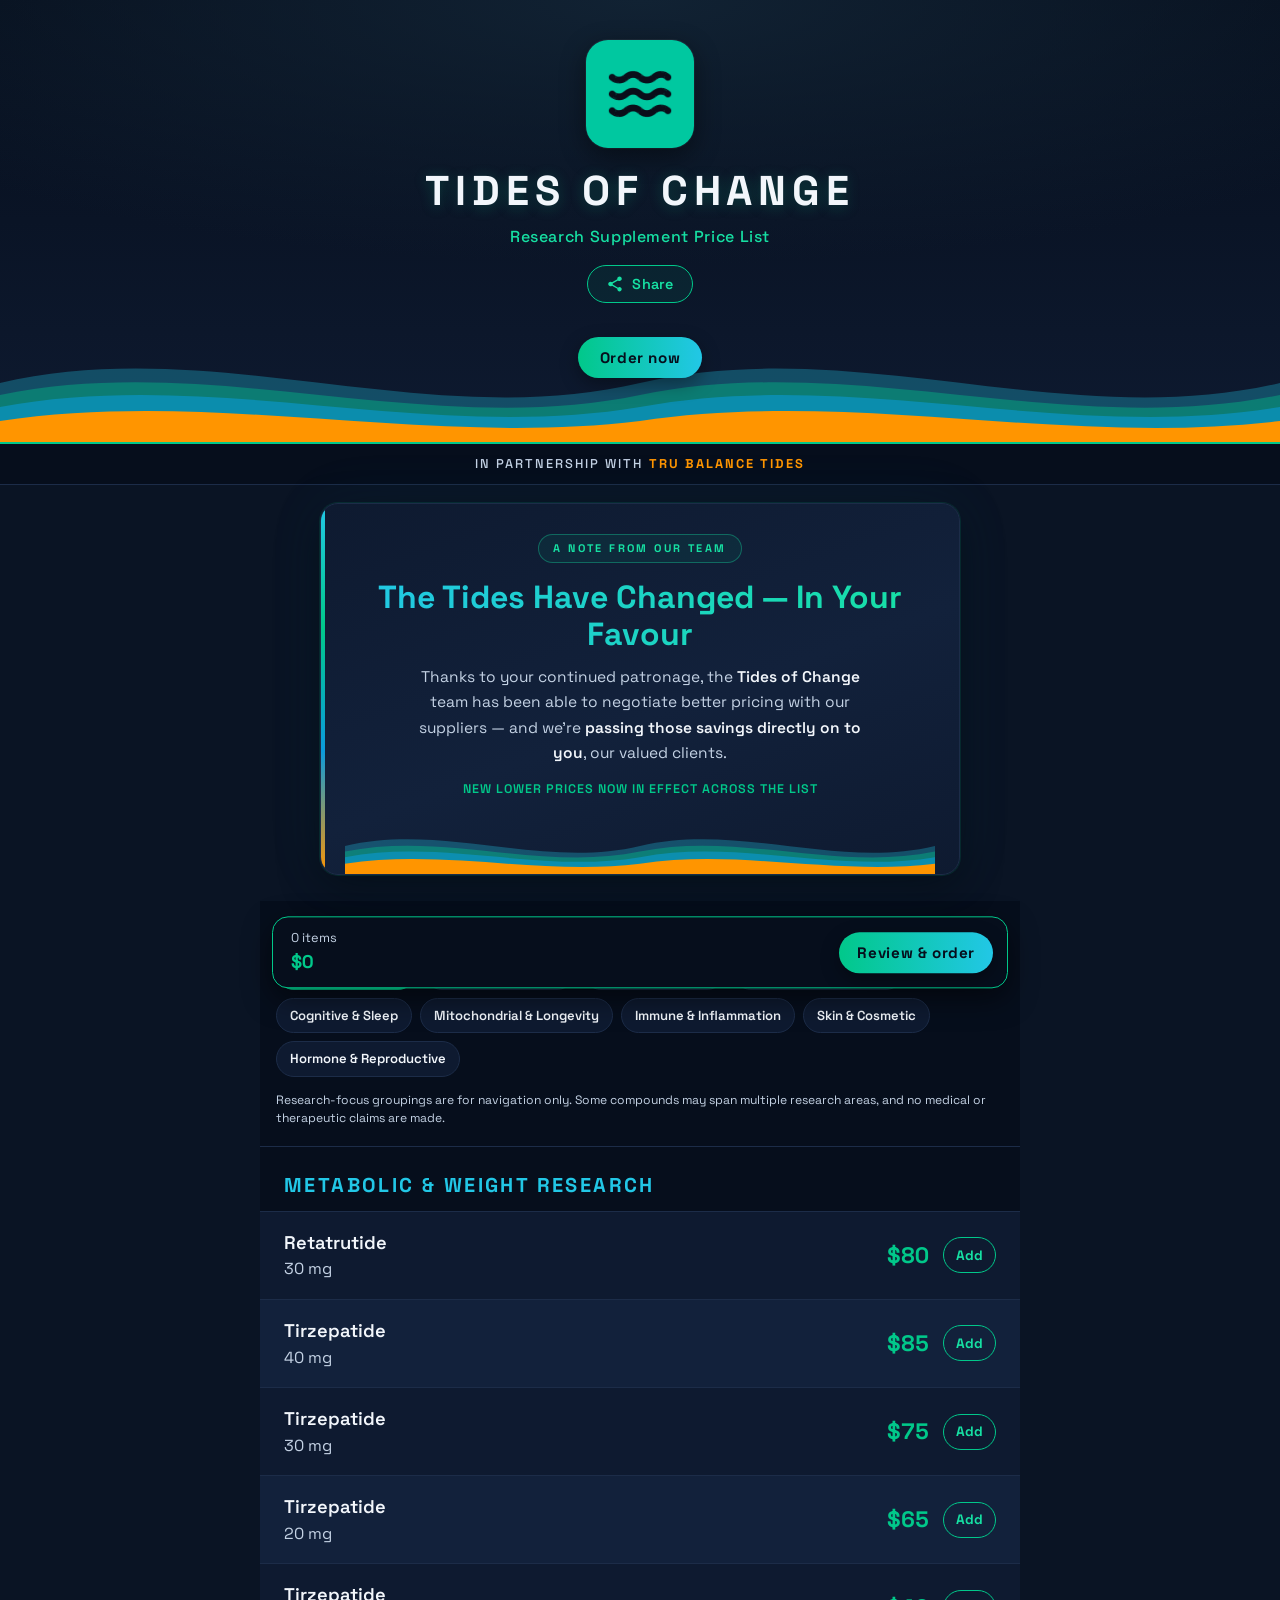
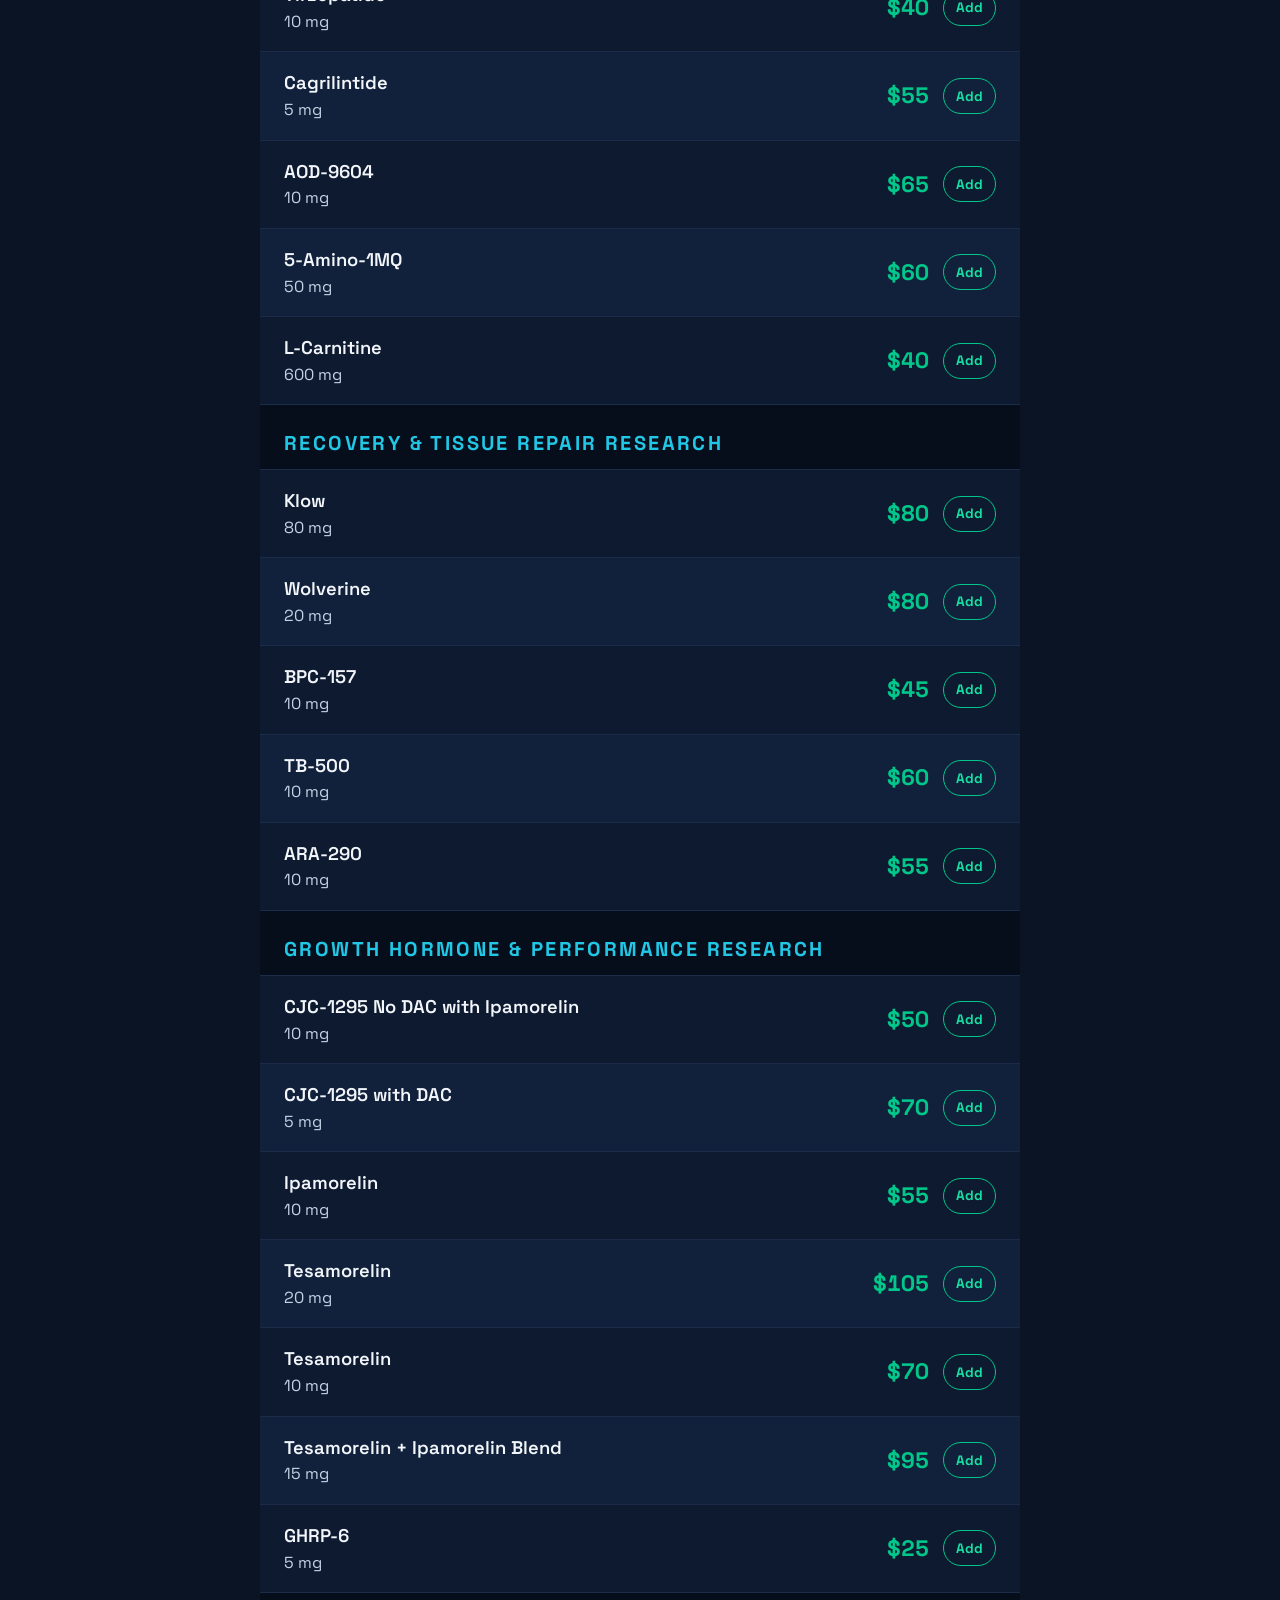
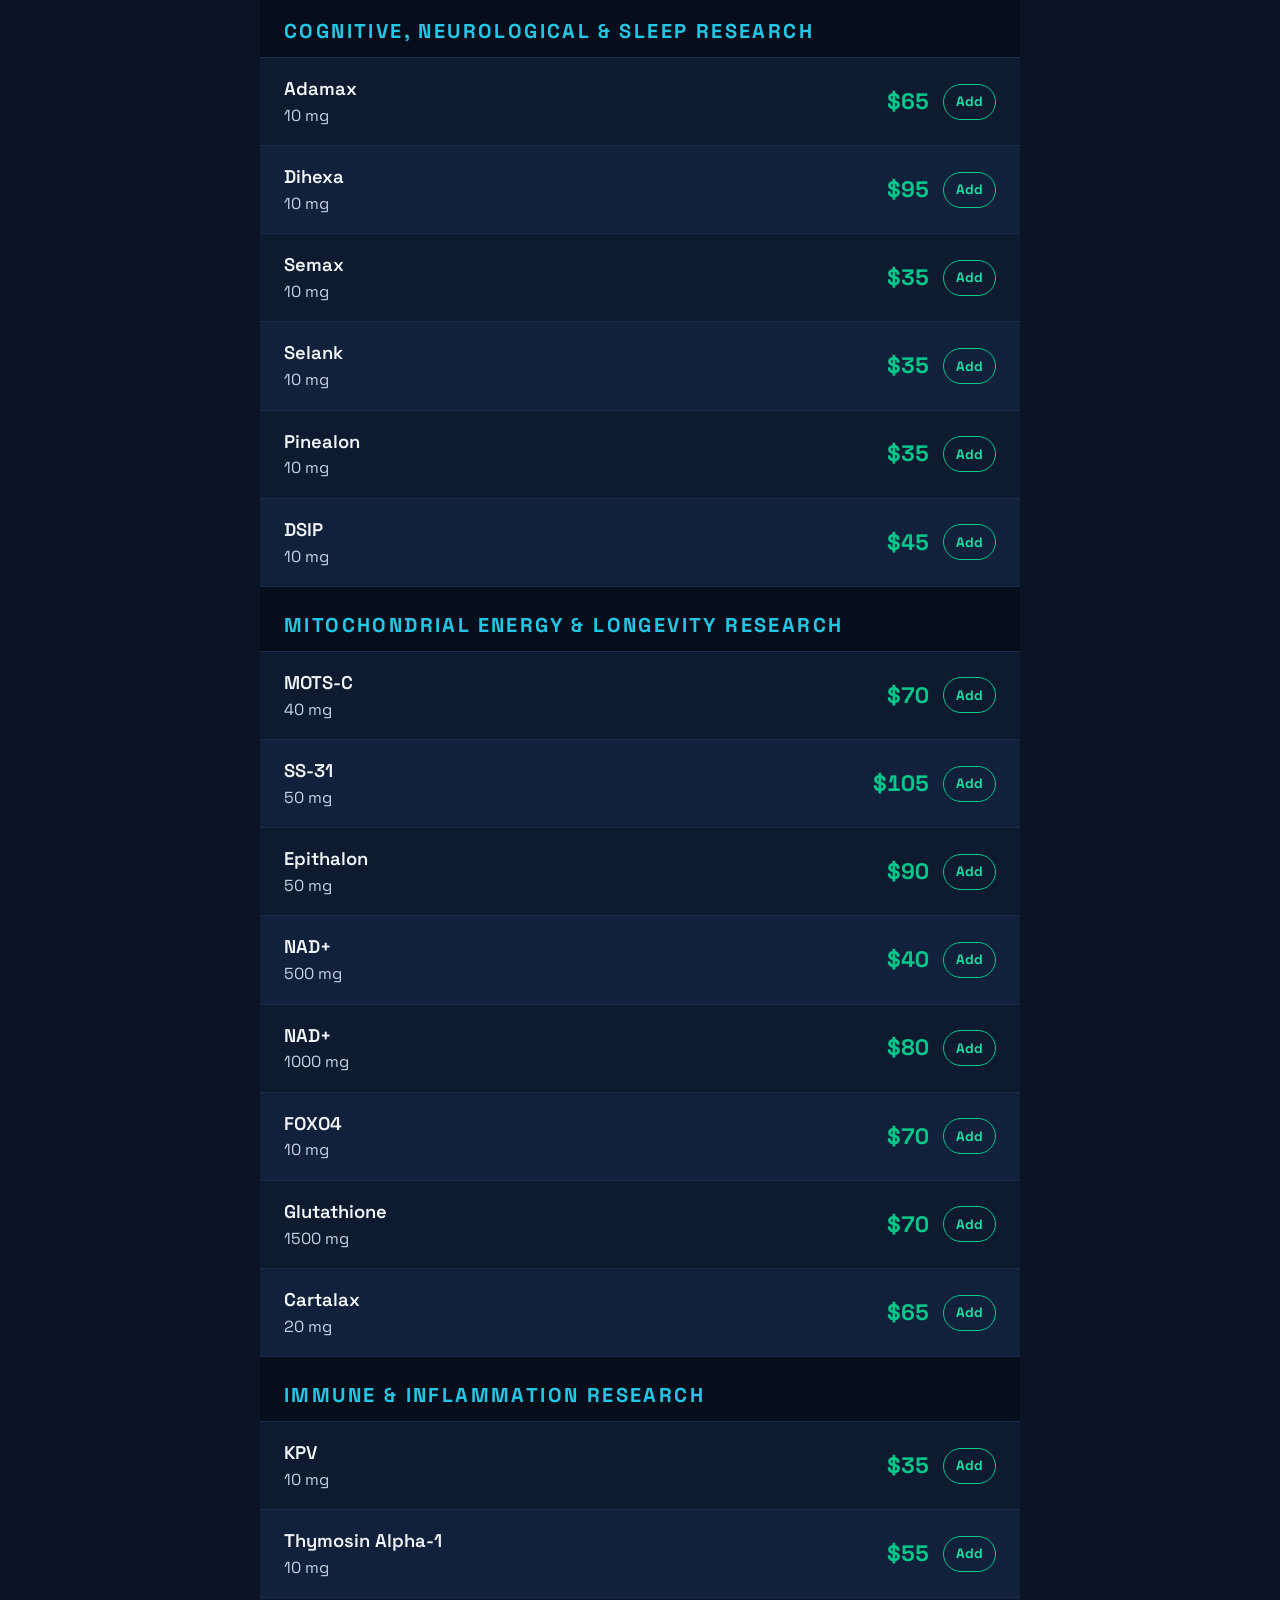
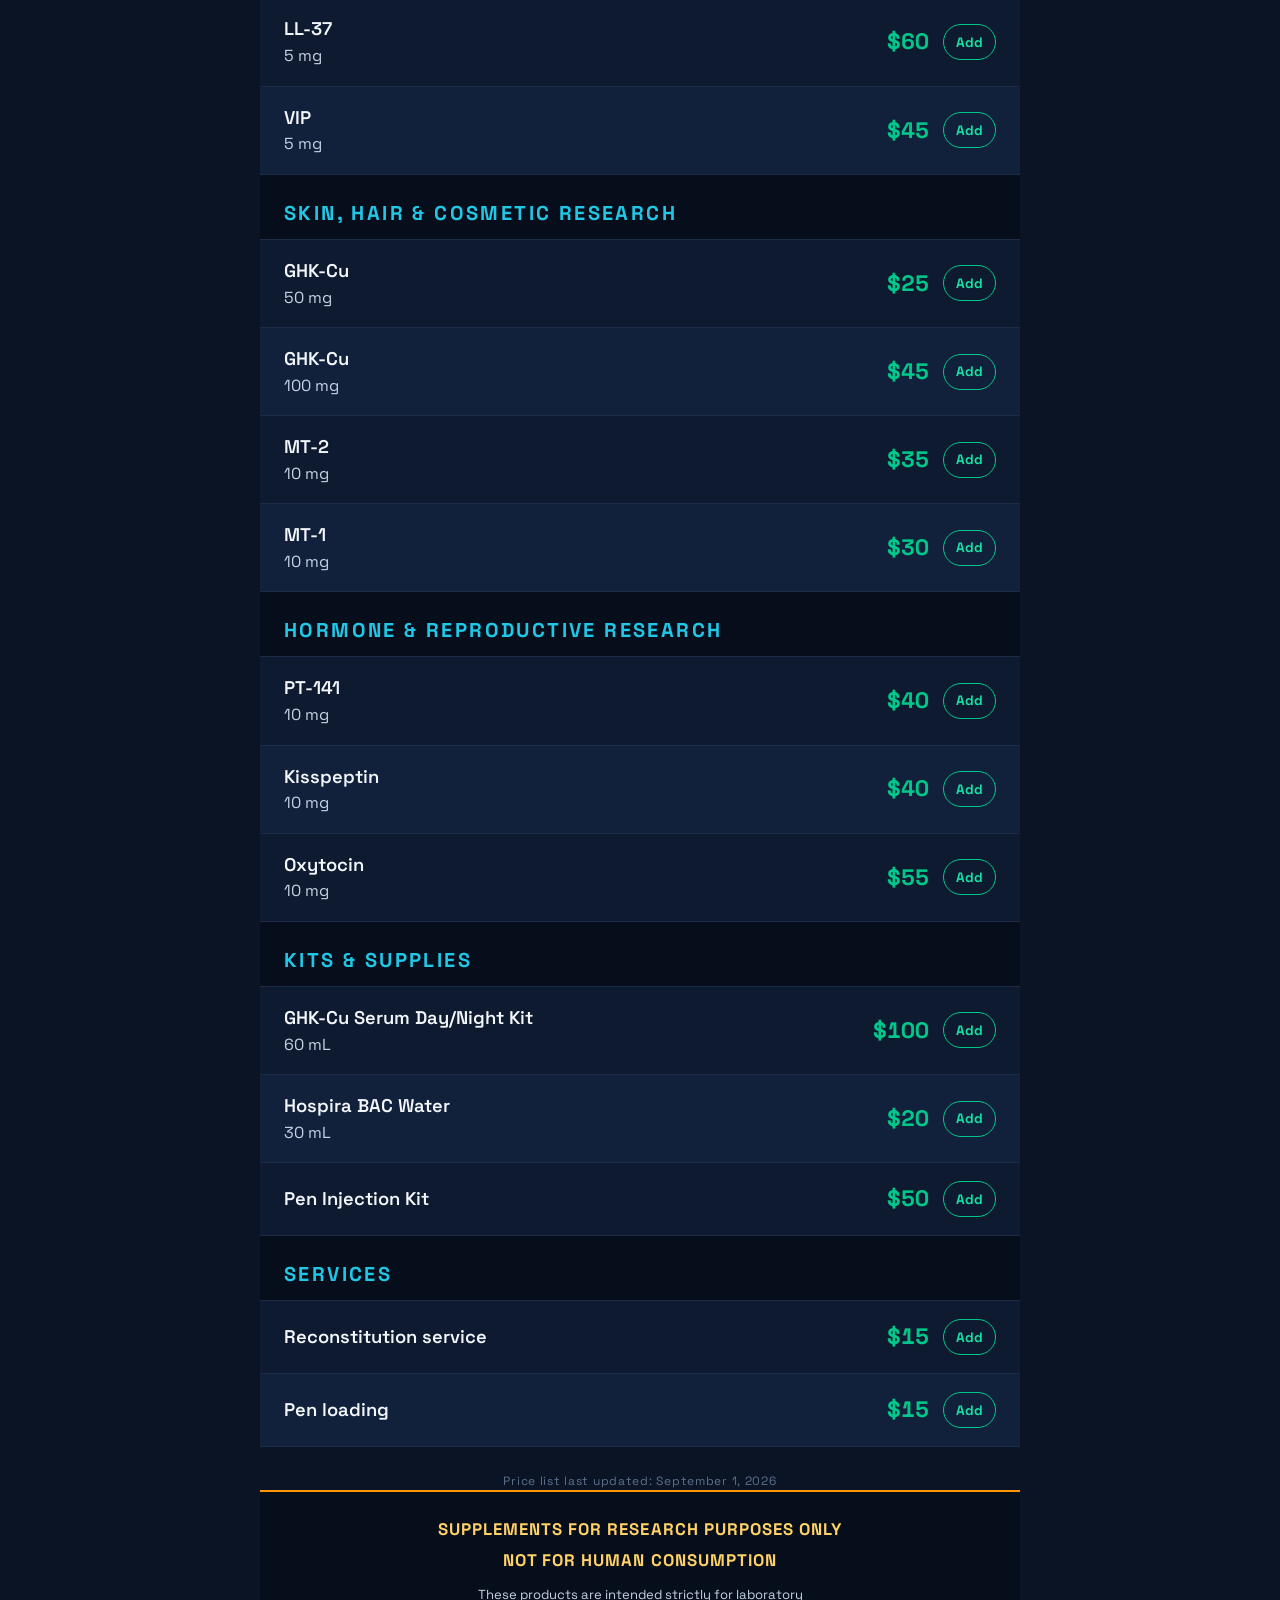
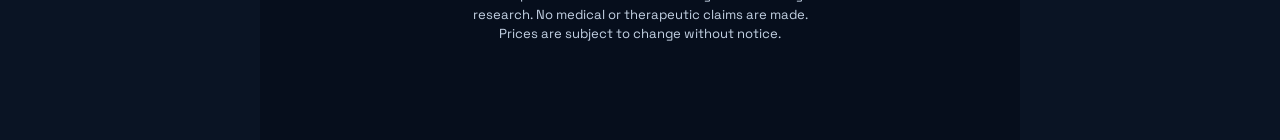
==== test/index.html @ e8b5164c "Hidden test copy of Order now flow (/test/)" ====
<!DOCTYPE html>
<html lang="en">
<head>
  <meta charset="UTF-8" />
  <meta name="viewport" content="width=device-width, initial-scale=1" />
  <meta name="theme-color" content="#0a1424" />
  <meta name="description" content="Tides of Change research supplement price list. For research purposes only." />
  <title>Tides of Change — Price List</title>
  <link rel="icon" href="assets/icon-512-v9.png" />

  <!-- Add to Home Screen (Android/Chrome) -->
  <meta name="robots" content="noindex, nofollow" />
  <link rel="manifest" href="manifest.webmanifest" />
  <!-- Add to Home Screen (iPhone/iPad) -->
  <meta name="apple-mobile-web-app-capable" content="yes" />
  <meta name="mobile-web-app-capable" content="yes" />
  <meta name="apple-mobile-web-app-status-bar-style" content="black-translucent" />
  <meta name="apple-mobile-web-app-title" content="Tides of Change" />
  <link rel="apple-touch-icon" href="assets/apple-touch-icon.png" />
  <link rel="preconnect" href="https://fonts.googleapis.com" />
  <link rel="preconnect" href="https://fonts.gstatic.com" crossorigin />
  <link href="https://fonts.googleapis.com/css2?family=Space+Grotesk:wght@400;500;600;700&display=swap" rel="stylesheet" />
  <link rel="stylesheet" href="styles.css" />
  <link rel="stylesheet" href="order.css" />
</head>
<body>
  <a class="skip-link" href="#pricelist">Skip to price list</a>

  <!-- ================= HEADER ================= -->
  <header class="site-header" role="banner">
    <div class="waves" aria-hidden="true">
      <svg class="wave wave-cyan"   viewBox="0 0 1440 120" preserveAspectRatio="none"><path d="M0,60 C240,10 480,110 720,60 C960,10 1200,110 1440,60 L1440,120 L0,120 Z"/></svg>
      <svg class="wave wave-teal"   viewBox="0 0 1440 120" preserveAspectRatio="none"><path d="M0,72 C240,28 480,116 720,72 C960,28 1200,116 1440,72 L1440,120 L0,120 Z"/></svg>
      <svg class="wave wave-blue"   viewBox="0 0 1440 120" preserveAspectRatio="none"><path d="M0,84 C240,44 480,120 720,84 C960,44 1200,120 1440,84 L1440,120 L0,120 Z"/></svg>
      <svg class="wave wave-orange" viewBox="0 0 1440 120" preserveAspectRatio="none"><path d="M0,98 C240,66 480,124 720,98 C960,66 1200,124 1440,98 L1440,124 L0,124 Z"/></svg>
    </div>

    <div class="header-inner">
      <img class="app-icon" src="assets/icon-512-v9.png" width="88" height="88" alt="Tides of Change logo: three navy waves on teal" />
      <h1 class="brand-title">TIDES OF CHANGE</h1>
      <p class="brand-sub">Research Supplement Price List</p>

      <div class="share-wrap">
        <button type="button" id="shareBtn" class="share-btn" data-testid="share-button" aria-label="Share this price list">
          <svg class="share-ico" viewBox="0 0 24 24" width="18" height="18" aria-hidden="true" focusable="false">
            <path fill="currentColor" d="M18 16.08c-.76 0-1.44.3-1.96.77L8.91 12.7c.05-.23.09-.46.09-.7s-.04-.47-.09-.7l7.05-4.11c.54.5 1.25.81 2.04.81 1.66 0 3-1.34 3-3s-1.34-3-3-3-3 1.34-3 3c0 .24.04.47.09.7L8.04 9.81C7.5 9.31 6.79 9 6 9c-1.66 0-3 1.34-3 3s1.34 3 3 3c.79 0 1.5-.31 2.04-.81l7.12 4.16c-.05.21-.08.43-.08.65 0 1.61 1.31 2.92 2.92 2.92s2.92-1.31 2.92-2.92-1.31-2.92-2.92-2.92z"/>
          </svg>
          <span class="share-label">Share</span>
        </button>
        <span id="shareStatus" class="share-status" role="status" aria-live="polite" data-testid="share-status"></span>
      </div>
    </div>
  </header>

  <!-- ================= PARTNERSHIP BAR ================= -->
  <p class="partner-bar">In partnership with <span class="partner-name">Tru Balance Tides</span></p>

  <!-- ================= PRICING ANNOUNCEMENT ================= -->
  <section class="announce" aria-label="Pricing announcement">
    <span class="announce-eyebrow">A NOTE FROM OUR TEAM</span>
    <h2 class="announce-title">The Tides Have Changed — In Your Favour</h2>
    <p class="announce-body">Thanks to your continued patronage, the <strong>Tides of Change</strong> team has been able to negotiate better pricing with our suppliers — and we're <strong>passing those savings directly on to you</strong>, our valued clients.</p>
    <p class="announce-line">NEW LOWER PRICES NOW IN EFFECT ACROSS THE LIST</p>
    <div class="announce-waves" aria-hidden="true">
      <svg viewBox="0 0 1440 120" preserveAspectRatio="none"><path class="w1" d="M0,60 C240,10 480,110 720,60 C960,10 1200,110 1440,60 L1440,120 L0,120 Z"/></svg>
      <svg viewBox="0 0 1440 120" preserveAspectRatio="none"><path class="w2" d="M0,72 C240,28 480,116 720,72 C960,28 1200,116 1440,72 L1440,120 L0,120 Z"/></svg>
      <svg viewBox="0 0 1440 120" preserveAspectRatio="none"><path class="w3" d="M0,84 C240,44 480,120 720,84 C960,44 1200,120 1440,84 L1440,120 L0,120 Z"/></svg>
      <svg viewBox="0 0 1440 120" preserveAspectRatio="none"><path class="w4" d="M0,98 C240,66 480,124 720,98 C960,66 1200,124 1440,98 L1440,124 L0,124 Z"/></svg>
    </div>
  </section>

  <main id="pricelist">
    <!-- ================= BROWSE BY RESEARCH GOAL ================= -->
    <nav class="goal-nav" id="goalnav" aria-label="Browse by research goal">
      <p class="goal-nav-title">Browse by Research Goal</p>
      <div class="goal-chips" role="list">
        <button type="button" class="goal-chip goal-chip-all" id="allProductsBtn" aria-pressed="false">All Products (A–Z)</button>
        <a class="goal-chip" role="listitem" href="#cat-metabolic" data-cat="cat-metabolic">Metabolic &amp; Weight</a>
        <a class="goal-chip" role="listitem" href="#cat-recovery" data-cat="cat-recovery">Recovery &amp; Repair</a>
        <a class="goal-chip" role="listitem" href="#cat-growth" data-cat="cat-growth">Growth &amp; Performance</a>
        <a class="goal-chip" role="listitem" href="#cat-cognitive" data-cat="cat-cognitive">Cognitive &amp; Sleep</a>
        <a class="goal-chip" role="listitem" href="#cat-mitochondrial" data-cat="cat-mitochondrial">Mitochondrial &amp; Longevity</a>
        <a class="goal-chip" role="listitem" href="#cat-immune" data-cat="cat-immune">Immune &amp; Inflammation</a>
        <a class="goal-chip" role="listitem" href="#cat-skin" data-cat="cat-skin">Skin &amp; Cosmetic</a>
        <a class="goal-chip" role="listitem" href="#cat-hormone" data-cat="cat-hormone">Hormone &amp; Reproductive</a>
      </div>
      <p class="goal-nav-note">Research-focus groupings are for navigation only. Some compounds may span multiple research areas, and no medical or therapeutic claims are made.</p>
    </nav>

    <!-- ================= RESEARCH SUPPLEMENTS (grouped ↔ all) ================= -->
    <div id="research">
      <!-- Grouped-by-goal view (single source of truth for prices) -->
      <div id="grouped-view">
        <section class="panel-section cat-section" id="cat-metabolic" aria-labelledby="h-metabolic">
          <h2 class="section-heading" id="h-metabolic">Metabolic &amp; Weight Research</h2>
          <ul class="price-list" role="list">
            <li class="price-row"><div class="item"><span class="name">Retatrutide</span><span class="strength">30 mg</span></div><span class="price">$80</span></li>
            <li class="price-row"><div class="item"><span class="name">Tirzepatide</span><span class="strength">40 mg</span></div><span class="price">$85</span></li>
            <li class="price-row"><div class="item"><span class="name">Tirzepatide</span><span class="strength">30 mg</span></div><span class="price">$75</span></li>
            <li class="price-row"><div class="item"><span class="name">Tirzepatide</span><span class="strength">20 mg</span></div><span class="price">$65</span></li>
            <li class="price-row"><div class="item"><span class="name">Tirzepatide</span><span class="strength">10 mg</span></div><span class="price">$40</span></li>
            <li class="price-row"><div class="item"><span class="name">Cagrilintide</span><span class="strength">5 mg</span></div><span class="price">$55</span></li>
            <li class="price-row"><div class="item"><span class="name">AOD-9604</span><span class="strength">10 mg</span></div><span class="price">$65</span></li>
            <li class="price-row"><div class="item"><span class="name">5-Amino-1MQ</span><span class="strength">50 mg</span></div><span class="price">$60</span></li>
            <li class="price-row"><div class="item"><span class="name">L-Carnitine</span><span class="strength">600 mg</span></div><span class="price">$40</span></li>
          </ul>
        </section>

        <section class="panel-section cat-section" id="cat-recovery" aria-labelledby="h-recovery">
          <h2 class="section-heading" id="h-recovery">Recovery &amp; Tissue Repair Research</h2>
          <ul class="price-list" role="list">
            <li class="price-row"><div class="item"><span class="name">Klow</span><span class="strength">80 mg</span></div><span class="price">$80</span></li>
            <li class="price-row"><div class="item"><span class="name">Wolverine</span><span class="strength">20 mg</span></div><span class="price">$80</span></li>
            <li class="price-row"><div class="item"><span class="name">BPC-157</span><span class="strength">10 mg</span></div><span class="price">$45</span></li>
            <li class="price-row"><div class="item"><span class="name">TB-500</span><span class="strength">10 mg</span></div><span class="price">$60</span></li>
            <li class="price-row"><div class="item"><span class="name">ARA-290</span><span class="strength">10 mg</span></div><span class="price">$55</span></li>
          </ul>
        </section>

        <section class="panel-section cat-section" id="cat-growth" aria-labelledby="h-growth">
          <h2 class="section-heading" id="h-growth">Growth Hormone &amp; Performance Research</h2>
          <ul class="price-list" role="list">
            <li class="price-row"><div class="item"><span class="name">CJC-1295 No DAC with Ipamorelin</span><span class="strength">10 mg</span></div><span class="price">$50</span></li>
            <li class="price-row"><div class="item"><span class="name">CJC-1295 with DAC</span><span class="strength">5 mg</span></div><span class="price">$70</span></li>
            <li class="price-row"><div class="item"><span class="name">Ipamorelin</span><span class="strength">10 mg</span></div><span class="price">$55</span></li>
            <li class="price-row"><div class="item"><span class="name">Tesamorelin</span><span class="strength">20 mg</span></div><span class="price">$105</span></li>
            <li class="price-row"><div class="item"><span class="name">Tesamorelin</span><span class="strength">10 mg</span></div><span class="price">$70</span></li>
            <li class="price-row"><div class="item"><span class="name">Tesamorelin + Ipamorelin Blend</span><span class="strength">15 mg</span></div><span class="price">$95</span></li>
            <li class="price-row"><div class="item"><span class="name">GHRP-6</span><span class="strength">5 mg</span></div><span class="price">$25</span></li>
          </ul>
        </section>

        <section class="panel-section cat-section" id="cat-cognitive" aria-labelledby="h-cognitive">
          <h2 class="section-heading" id="h-cognitive">Cognitive, Neurological &amp; Sleep Research</h2>
          <ul class="price-list" role="list">
            <li class="price-row"><div class="item"><span class="name">Adamax</span><span class="strength">10 mg</span></div><span class="price">$65</span></li>
            <li class="price-row"><div class="item"><span class="name">Dihexa</span><span class="strength">10 mg</span></div><span class="price">$95</span></li>
            <li class="price-row"><div class="item"><span class="name">Semax</span><span class="strength">10 mg</span></div><span class="price">$35</span></li>
            <li class="price-row"><div class="item"><span class="name">Selank</span><span class="strength">10 mg</span></div><span class="price">$35</span></li>
            <li class="price-row"><div class="item"><span class="name">Pinealon</span><span class="strength">10 mg</span></div><span class="price">$35</span></li>
            <li class="price-row"><div class="item"><span class="name">DSIP</span><span class="strength">10 mg</span></div><span class="price">$45</span></li>
          </ul>
        </section>

        <section class="panel-section cat-section" id="cat-mitochondrial" aria-labelledby="h-mitochondrial">
          <h2 class="section-heading" id="h-mitochondrial">Mitochondrial Energy &amp; Longevity Research</h2>
          <ul class="price-list" role="list">
            <li class="price-row"><div class="item"><span class="name">MOTS-C</span><span class="strength">40 mg</span></div><span class="price">$70</span></li>
            <li class="price-row"><div class="item"><span class="name">SS-31</span><span class="strength">50 mg</span></div><span class="price">$105</span></li>
            <li class="price-row"><div class="item"><span class="name">Epithalon</span><span class="strength">50 mg</span></div><span class="price">$90</span></li>
            <li class="price-row"><div class="item"><span class="name">NAD+</span><span class="strength">500 mg</span></div><span class="price">$40</span></li>
            <li class="price-row"><div class="item"><span class="name">NAD+</span><span class="strength">1000 mg</span></div><span class="price">$80</span></li>
            <li class="price-row"><div class="item"><span class="name">FOXO4</span><span class="strength">10 mg</span></div><span class="price">$70</span></li>
            <li class="price-row"><div class="item"><span class="name">Glutathione</span><span class="strength">1500 mg</span></div><span class="price">$70</span></li>
            <li class="price-row"><div class="item"><span class="name">Cartalax</span><span class="strength">20 mg</span></div><span class="price">$65</span></li>
          </ul>
        </section>

        <section class="panel-section cat-section" id="cat-immune" aria-labelledby="h-immune">
          <h2 class="section-heading" id="h-immune">Immune &amp; Inflammation Research</h2>
          <ul class="price-list" role="list">
            <li class="price-row"><div class="item"><span class="name">KPV</span><span class="strength">10 mg</span></div><span class="price">$35</span></li>
            <li class="price-row"><div class="item"><span class="name">Thymosin Alpha-1</span><span class="strength">10 mg</span></div><span class="price">$55</span></li>
            <li class="price-row"><div class="item"><span class="name">LL-37</span><span class="strength">5 mg</span></div><span class="price">$60</span></li>
            <li class="price-row"><div class="item"><span class="name">VIP</span><span class="strength">5 mg</span></div><span class="price">$45</span></li>
          </ul>
        </section>

        <section class="panel-section cat-section" id="cat-skin" aria-labelledby="h-skin">
          <h2 class="section-heading" id="h-skin">Skin, Hair &amp; Cosmetic Research</h2>
          <ul class="price-list" role="list">
            <li class="price-row"><div class="item"><span class="name">GHK-Cu</span><span class="strength">50 mg</span></div><span class="price">$25</span></li>
            <li class="price-row"><div class="item"><span class="name">GHK-Cu</span><span class="strength">100 mg</span></div><span class="price">$45</span></li>
            <li class="price-row"><div class="item"><span class="name">MT-2</span><span class="strength">10 mg</span></div><span class="price">$35</span></li>
            <li class="price-row"><div class="item"><span class="name">MT-1</span><span class="strength">10 mg</span></div><span class="price">$30</span></li>
          </ul>
        </section>

        <section class="panel-section cat-section" id="cat-hormone" aria-labelledby="h-hormone">
          <h2 class="section-heading" id="h-hormone">Hormone &amp; Reproductive Research</h2>
          <ul class="price-list" role="list">
            <li class="price-row"><div class="item"><span class="name">PT-141</span><span class="strength">10 mg</span></div><span class="price">$40</span></li>
            <li class="price-row"><div class="item"><span class="name">Kisspeptin</span><span class="strength">10 mg</span></div><span class="price">$40</span></li>
            <li class="price-row"><div class="item"><span class="name">Oxytocin</span><span class="strength">10 mg</span></div><span class="price">$55</span></li>
          </ul>
        </section>
      </div>

      <!-- All-products view: built from #grouped-view rows by script.js (no second price source) -->
      <section class="panel-section" id="all-view" aria-labelledby="h-all" hidden>
        <h2 class="section-heading" id="h-all">All Research Products (A–Z)</h2>
        <ul class="price-list" id="all-products-list" role="list"></ul>
      </section>
    </div>

    <!-- ================= KITS & SUPPLIES ================= -->
    <section class="panel-section" aria-labelledby="sec-supplies">
      <h2 class="section-heading" id="sec-supplies">Kits &amp; Supplies</h2>
      <ul class="price-list" role="list">
        <li class="price-row"><div class="item"><span class="name">GHK-Cu Serum Day/Night Kit</span><span class="strength">60 mL</span></div><span class="price">$100</span></li>
        <li class="price-row"><div class="item"><span class="name">Hospira BAC Water</span><span class="strength">30 mL</span></div><span class="price">$20</span></li>
        <li class="price-row"><div class="item"><span class="name">Pen Injection Kit</span><span class="strength"></span></div><span class="price">$50</span></li>
      </ul>
    </section>

    <!-- ================= SERVICES ================= -->
    <section class="panel-section" aria-labelledby="sec-services">
      <h2 class="section-heading" id="sec-services">Services</h2>
      <ul class="price-list" role="list">
        <li class="price-row"><div class="item"><span class="name">Reconstitution service</span><span class="strength"></span></div><span class="price">$15</span></li>
        <li class="price-row"><div class="item"><span class="name">Pen loading</span><span class="strength"></span></div><span class="price">$15</span></li>
      </ul>
    </section>

    <p class="updated-stamp">Price list last updated: September 1, 2026</p>

    <!-- ================= RESEARCH WARNINGS ================= -->
    <section class="warnings" aria-label="Research disclaimers">
      <p class="warn-primary">SUPPLEMENTS FOR RESEARCH PURPOSES ONLY</p>
      <p class="warn-primary">NOT FOR HUMAN CONSUMPTION</p>
      <p class="warn-note">These products are intended strictly for laboratory research. No medical or therapeutic claims are made. Prices are subject to change without notice.</p>
    </section>
  </main>

  <button id="backToTop" class="back-to-top" type="button" aria-label="Back to top">↑ Top</button>

  <script src="script.v2.js" defer></script>
  <script src="order.js" defer></script>
</body>
</html>
---- test/styles.css ----
/* ================= Changing Tides — Mobile Price List ================= */
:root {
  --navy-900: #060e1c;   /* deepest bg */
  --navy-850: #0a1424;   /* page bg */
  --navy-800: #0e1a30;   /* panel A */
  --navy-750: #12213b;   /* panel B (alt) */
  --navy-line: #1c2c48;  /* borders */
  --teal:   #01c88a;     /* prices / accent */
  --teal-2: #16e0a3;
  --cyan:   #22c7e6;
  --blue:   #0b9bdc;
  --orange: #ff9500;     /* vivid orange wave */
  --text:   #f2f6fb;     /* high-contrast white */
  --text-2: #c4d2e4;     /* strength / secondary */
  --warn:   #ffd166;
}

* { box-sizing: border-box; }

html {
  -webkit-text-size-adjust: 100%;   /* prevent iOS auto-zoom text inflation */
  text-size-adjust: 100%;
}

html, body {
  margin: 0;
  padding: 0;
  width: 100%;
  max-width: 100%;
  overflow-x: hidden;               /* guard against any horizontal scroll */
  background: var(--navy-850);
}

body {
  font-family: 'Space Grotesk', system-ui, -apple-system, sans-serif;
  color: var(--text);
  line-height: 1.4;
  -webkit-font-smoothing: antialiased;
  text-rendering: optimizeLegibility;
}

img { max-width: 100%; height: auto; display: block; }

/* ---- Accessibility helpers ---- */
.skip-link {
  position: absolute;
  left: -999px;
  top: 0;
  background: var(--teal);
  color: var(--navy-900);
  padding: 10px 16px;
  border-radius: 0 0 8px 0;
  font-weight: 600;
  z-index: 100;
}
.skip-link:focus { left: 0; }

:focus-visible {
  outline: 3px solid var(--teal-2);
  outline-offset: 2px;
}

/* ================= HEADER ================= */
.site-header {
  position: relative;
  width: 100%;
  background:
    radial-gradient(120% 100% at 50% 0%, #123 0%, transparent 60%),
    linear-gradient(180deg, var(--navy-900) 0%, var(--navy-800) 100%);
  padding: 28px 16px 0;
  overflow: hidden;
  text-align: center;
  border-bottom: 2px solid var(--teal);
}

.header-inner {
  position: relative;
  z-index: 3;
  padding-bottom: 64px;   /* space so text sits above wave band */
}

.app-icon {
  width: 88px;
  height: 88px;
  margin: 0 auto 14px;
  border-radius: 22px;
  box-shadow: 0 8px 26px rgba(0,0,0,.45), 0 0 0 1px rgba(255,255,255,.06);
}

.brand-title {
  margin: 0;
  font-size: clamp(1.6rem, 8vw, 2.6rem);
  font-weight: 700;
  letter-spacing: .14em;
  color: var(--text);
  text-shadow: 0 2px 14px rgba(1,200,138,.25);
}

.brand-sub {
  margin: 6px 0 0;
  font-size: clamp(.82rem, 3.6vw, 1rem);
  font-weight: 500;
  letter-spacing: .04em;
  color: var(--teal-2);
}

/* ---- layered wave motif ---- */
.waves {
  position: absolute;
  left: 0;
  right: 0;
  bottom: -1px;
  width: 100%;
  height: 120px;
  z-index: 1;
  pointer-events: none;
}
.wave {
  position: absolute;
  left: 0;
  bottom: 0;
  width: 100%;
  height: 120px;
}
.wave-cyan   path { fill: rgba(34,199,230,.30); }
.wave-teal   path { fill: rgba(1,200,138,.38); }
.wave-blue   path { fill: rgba(11,155,220,.55); }
.wave-orange path { fill: var(--orange); }

/* ================= PARTNERSHIP BAR ================= */
.partner-bar {
  margin: 0;
  padding: 11px 16px;
  text-align: center;
  background: var(--navy-900);
  border-bottom: 1px solid var(--navy-line);
  font-size: .8rem;
  font-weight: 500;
  letter-spacing: .16em;
  text-transform: uppercase;
  color: var(--text-2);
}
.partner-name {
  color: var(--orange);
  font-weight: 700;
}

/* ================= SHARE ================= */
.share-wrap {
  display: flex;
  flex-direction: column;
  align-items: center;
  gap: 8px;
  margin-top: 16px;
}
.share-btn {
  display: inline-flex;
  align-items: center;
  gap: 8px;
  max-width: 100%;
  padding: 9px 18px;
  font-family: inherit;
  font-size: .9rem;
  font-weight: 600;
  letter-spacing: .02em;
  color: var(--teal-2);
  background: rgba(1,200,138,.08);
  border: 1px solid var(--teal);
  border-radius: 999px;
  cursor: pointer;
  transition: background .18s ease, color .18s ease, border-color .18s ease;
}
.share-btn:hover {
  background: var(--teal);
  border-color: var(--teal);
  color: var(--navy-900);
}
.share-ico { flex: 0 0 auto; }
.share-status {
  min-height: 1.1em;
  font-size: .8rem;
  font-weight: 600;
  line-height: 1.35;
  text-align: center;
  color: var(--teal-2);
  opacity: 0;
  transition: opacity .2s ease;
}
.share-status.visible { opacity: 1; }

/* ================= SECTIONS ================= */
main {
  width: 100%;
  max-width: 100%;
  padding: 0;
}

.panel-section { width: 100%; }

/* offset so jump-link targets clear a little breathing room */
.cat-section { scroll-margin-top: 8px; }

/* ================= BROWSE BY RESEARCH GOAL NAV ================= */
.goal-nav {
  width: 100%;
  padding: 16px 16px 18px;
  background: var(--navy-900);
  border-bottom: 1px solid var(--navy-line);
}
.goal-nav-title {
  margin: 0 0 12px;
  font-size: clamp(.9rem, 4vw, 1.1rem);
  font-weight: 700;
  letter-spacing: .1em;
  text-transform: uppercase;
  color: var(--cyan);
}
.goal-chips {
  display: flex;
  flex-wrap: wrap;
  gap: 8px;
}
.goal-chip {
  display: inline-block;
  max-width: 100%;
  padding: 9px 13px;
  font-family: inherit;
  font-size: .82rem;
  font-weight: 600;
  line-height: 1.2;
  color: var(--text);
  background: var(--navy-800);
  border: 1px solid var(--navy-line);
  border-radius: 999px;
  text-decoration: none;
  cursor: pointer;
  overflow-wrap: break-word;
  transition: background .18s ease, border-color .18s ease, color .18s ease;
}
.goal-chip:hover { border-color: var(--teal); color: var(--teal-2); }
.goal-chip-all {
  color: var(--navy-900);
  background: var(--teal);
  border-color: var(--teal);
}
.goal-chip-all:hover { background: var(--teal-2); border-color: var(--teal-2); color: var(--navy-900); }
.goal-chip-all[aria-pressed="true"] {
  background: var(--teal-2);
  border-color: var(--teal-2);
  box-shadow: 0 0 0 2px rgba(1,200,138,.35);
}
.goal-nav-note {
  margin: 14px 0 0;
  font-size: .76rem;
  line-height: 1.5;
  color: var(--text-2);
}

.section-heading {
  margin: 0;
  padding: 20px 16px 10px;
  font-size: clamp(.98rem, 4.4vw, 1.25rem);
  font-weight: 700;
  letter-spacing: .12em;
  text-transform: uppercase;
  color: var(--cyan);
  background: var(--navy-900);
  border-bottom: 1px solid var(--navy-line);
}

/* ================= PRICE LIST ================= */
.price-list {
  list-style: none;
  margin: 0;
  padding: 0;
  width: 100%;
}

.price-row {
  display: flex;
  align-items: center;
  justify-content: space-between;
  gap: 14px;
  width: 100%;
  padding: 14px 16px;               /* ~16px side padding */
  border-bottom: 1px solid var(--navy-line);
}

/* alternating dark item panels */
.price-row:nth-child(odd)  { background: var(--navy-800); }
.price-row:nth-child(even) { background: var(--navy-750); }

.item {
  display: flex;
  flex-direction: column;
  gap: 3px;
  min-width: 0;                     /* allow long names to wrap, not overflow */
  flex: 1 1 auto;
}

.name {
  font-size: 1.0625rem;            /* ~17px */
  font-weight: 600;
  color: var(--text);
  overflow-wrap: break-word;
  word-break: break-word;
  hyphens: auto;
}

.strength {
  font-size: 0.9375rem;           /* ~15px */
  font-weight: 400;
  color: var(--text-2);
  overflow-wrap: break-word;
}
.strength:empty { display: none; }

.price {
  flex: 0 0 auto;
  font-size: 1.1875rem;           /* ~19px */
  font-weight: 700;
  color: var(--teal);
  white-space: nowrap;            /* price always legible on one line */
  font-variant-numeric: tabular-nums;
}

/* ================= WARNINGS ================= */
.warnings {
  width: 100%;
  padding: 26px 16px 96px;
  text-align: center;
  background: var(--navy-900);
  border-top: 2px solid var(--orange);
}
.warn-primary {
  margin: 0 0 8px;
  font-size: clamp(.9rem, 4vw, 1.05rem);
  font-weight: 700;
  letter-spacing: .06em;
  color: var(--warn);
}
.warn-note {
  margin: 12px auto 0;
  max-width: 44ch;
  font-size: .82rem;
  color: var(--text-2);
  line-height: 1.5;
}

/* ================= BACK TO TOP ================= */
.back-to-top {
  position: fixed;
  right: 14px;
  bottom: 14px;
  z-index: 40;
  padding: 10px 14px;
  font-family: inherit;
  font-size: .85rem;
  font-weight: 600;
  color: var(--navy-900);
  background: var(--teal);
  border: none;
  border-radius: 999px;
  box-shadow: 0 6px 18px rgba(0,0,0,.4);
  cursor: pointer;
  opacity: 0;
  transform: translateY(12px);
  pointer-events: none;
  transition: opacity .25s ease, transform .25s ease;
}
.back-to-top.visible {
  opacity: 1;
  transform: translateY(0);
  pointer-events: auto;
}
.back-to-top:hover { background: var(--teal-2); }

/* ================= LARGER SCREENS (retain mobile optimization) ================= */
@media (min-width: 700px) {
  main { max-width: 760px; margin: 0 auto; }
  .site-header { padding-top: 40px; }
  .app-icon { width: 108px; height: 108px; }
  .price-row { padding: 18px 24px; }
  .section-heading { padding: 24px 24px 12px; }
  .name { font-size: 1.15rem; }
  .strength { font-size: 1rem; }
  .price { font-size: 1.4rem; }
}

@media (prefers-reduced-motion: reduce) {
  .back-to-top { transition: none; }
  .share-btn, .share-status { transition: none; }
  html { scroll-behavior: auto; }
}


/* ---- Pricing announcement banner ---- */
.announce {
  position: relative; max-width: 640px; margin: 18px auto 26px; overflow: hidden;
  background: linear-gradient(160deg, var(--navy-800) 0%, var(--navy-750) 55%, var(--navy-800) 100%);
  border: 1px solid var(--navy-line); border-radius: 18px;
  box-shadow: 0 0 0 1px rgba(1,200,138,.12), 0 12px 40px rgba(0,0,0,.45), 0 0 60px rgba(11,155,220,.08);
  padding: 30px 24px 0; text-align: center;
}
.announce::before {
  content: ""; position: absolute; inset: 0 auto 0 0; width: 4px;
  background: linear-gradient(180deg, var(--cyan), var(--teal), var(--blue), var(--orange));
}
.announce-eyebrow {
  display: inline-block; font-size: 11px; font-weight: 700; letter-spacing: .22em;
  color: var(--teal-2); border: 1px solid rgba(22,224,163,.35); border-radius: 999px;
  padding: 6px 14px; margin-bottom: 16px; background: rgba(1,200,138,.08);
}
.announce-title {
  margin: 0 0 12px; font-size: clamp(24px, 6.2vw, 32px); font-weight: 700; line-height: 1.15;
  background: linear-gradient(90deg, var(--cyan), var(--teal-2));
  -webkit-background-clip: text; background-clip: text; color: transparent;
}
.announce-body { margin: 0 auto 8px; max-width: 46ch; font-size: 15.5px; line-height: 1.65; color: var(--text-2); }
.announce-body strong { color: var(--text); font-weight: 600; }
.announce-line { margin: 14px 0 0; font-size: 12.5px; font-weight: 600; letter-spacing: .08em; color: var(--teal); }
.announce-waves { position: relative; height: 56px; margin-top: 20px; }
.announce-waves svg { position: absolute; inset: 0; width: 100%; height: 100%; }
.announce-waves .w1 { fill: rgba(34,199,230,.30); }
.announce-waves .w2 { fill: rgba(1,200,138,.38); }
.announce-waves .w3 { fill: rgba(11,155,220,.55); }
.announce-waves .w4 { fill: var(--orange); }

/* ---- last-updated stamp ---- */
.updated-stamp {
  text-align: center; font-size: 12px; letter-spacing: .06em;
  color: #5c7190; margin: 26px 0 0;
}
---- test/order.css ----
/* ================= ORDER NOW (additive module — does not restyle the locked list) ================= */

/* per-row Add button */
.price-row .add-btn {
  flex: 0 0 auto;
  min-width: 44px;
  height: 36px;
  padding: 0 12px;
  font-family: inherit;
  font-size: .85rem;
  font-weight: 700;
  color: var(--teal-2);
  background: transparent;
  border: 1px solid var(--teal);
  border-radius: 999px;
  cursor: pointer;
  transition: background .15s ease, color .15s ease;
}
.price-row .add-btn:hover { background: rgba(1, 200, 138, .12); }
.price-row .add-btn.in-cart {
  color: var(--navy-900);
  background: var(--teal);
}
.price-row .add-btn:focus-visible { outline: 3px solid var(--teal-2); outline-offset: 2px; }

/* header CTA */
.order-cta-wrap { margin-top: 12px; display: flex; justify-content: center; }
.order-cta {
  display: inline-flex;
  align-items: center;
  gap: 8px;
  padding: 11px 22px;
  font-family: inherit;
  font-size: .95rem;
  font-weight: 700;
  letter-spacing: .04em;
  color: var(--navy-900);
  background: linear-gradient(90deg, var(--teal) 0%, var(--cyan) 100%);
  border: none;
  border-radius: 999px;
  box-shadow: 0 6px 18px rgba(0,0,0,.35);
  cursor: pointer;
}
.order-cta:hover { filter: brightness(1.06); }

/* floating order bar */
.order-bar {
  position: fixed;
  left: 12px;
  right: 12px;
  bottom: 12px;
  z-index: 45;
  display: flex;
  align-items: center;
  justify-content: space-between;
  gap: 12px;
  max-width: 736px;
  margin: 0 auto;
  padding: 12px 14px 12px 18px;
  color: var(--text);
  background: var(--navy-900);
  border: 1px solid var(--teal);
  border-radius: 16px;
  box-shadow: 0 10px 28px rgba(0,0,0,.5);
  transform: translateY(140%);
  transition: transform .25s ease;
}
.order-bar.visible { transform: translateY(0); }
.order-bar-sum { display: flex; flex-direction: column; gap: 2px; min-width: 0; }
.order-bar-count { font-size: .8rem; color: var(--text-2); }
.order-bar-total { font-size: 1.15rem; font-weight: 700; color: var(--teal); font-variant-numeric: tabular-nums; }
.order-bar .order-cta { padding: 11px 18px; }

/* while the order bar shows, it replaces the back-to-top pill (avoids covering Add buttons) */
body.has-order .back-to-top { display: none; }
body.has-order .warnings { padding-bottom: 150px; }

/* order sheet */
.order-sheet[hidden] { display: none; }
.order-sheet {
  position: fixed;
  inset: 0;
  z-index: 60;
  display: flex;
  align-items: flex-end;
  justify-content: center;
  background: rgba(3, 8, 18, .72);
}
.order-panel {
  width: 100%;
  max-width: 640px;
  max-height: 92vh;
  max-height: 92dvh;
  overflow-y: auto;
  padding: 18px 18px 28px;
  background: var(--navy-850);
  border: 1px solid var(--navy-line);
  border-top: 2px solid var(--teal);
  border-radius: 20px 20px 0 0;
  box-shadow: 0 -10px 40px rgba(0,0,0,.5);
}
@media (min-width: 700px) {
  .order-sheet { align-items: center; }
  .order-panel { border-radius: 20px; max-height: 88vh; }
}
.order-head { display: flex; align-items: center; justify-content: space-between; gap: 12px; margin-bottom: 4px; }
.order-title { margin: 0; font-size: 1.25rem; font-weight: 700; color: var(--text); }
.order-close {
  width: 40px; height: 40px;
  font-family: inherit; font-size: 1.3rem; line-height: 1;
  color: var(--text-2); background: var(--navy-800);
  border: 1px solid var(--navy-line); border-radius: 50%;
  cursor: pointer;
}
.order-sub { margin: 0 0 14px; font-size: .9rem; color: var(--text-2); }

.order-items { list-style: none; margin: 0 0 6px; padding: 0; border-top: 1px solid var(--navy-line); }
.order-item {
  display: flex; align-items: center; justify-content: space-between; gap: 10px;
  padding: 12px 2px; border-bottom: 1px solid var(--navy-line);
}
.order-item-info { display: flex; flex-direction: column; gap: 2px; min-width: 0; flex: 1 1 auto; }
.order-item-name { font-weight: 600; color: var(--text); overflow-wrap: break-word; }
.order-item-meta { font-size: .85rem; color: var(--text-2); }
.qty { display: inline-flex; align-items: center; gap: 6px; flex: 0 0 auto; }
.qty button {
  width: 34px; height: 34px;
  font-family: inherit; font-size: 1.1rem; font-weight: 700;
  color: var(--teal-2); background: var(--navy-800);
  border: 1px solid var(--navy-line); border-radius: 10px;
  cursor: pointer;
}
.qty output { min-width: 22px; text-align: center; font-weight: 700; font-variant-numeric: tabular-nums; }
.order-line-total { min-width: 58px; text-align: right; font-weight: 700; color: var(--teal); font-variant-numeric: tabular-nums; }
.order-empty { padding: 18px 2px; color: var(--text-2); }

.order-total-row {
  display: flex; justify-content: space-between; align-items: baseline;
  padding: 12px 2px 4px; font-size: 1.05rem; font-weight: 700;
}
.order-total-row span:last-child { color: var(--teal); font-size: 1.25rem; font-variant-numeric: tabular-nums; }
.order-total-note { margin: 0 2px 16px; font-size: .8rem; color: var(--text-2); }

.order-form { display: grid; gap: 12px; }
.order-field { display: grid; gap: 5px; }
.order-field label { font-size: .85rem; font-weight: 600; color: var(--text-2); }
.order-field input, .order-field select, .order-field textarea {
  width: 100%;
  padding: 12px 14px;
  font-family: inherit; font-size: 1rem;
  color: var(--text); background: var(--navy-800);
  border: 1px solid var(--navy-line); border-radius: 12px;
}
.order-field textarea { min-height: 76px; resize: vertical; }
.order-field input:focus, .order-field select:focus, .order-field textarea:focus { outline: none; border-color: var(--teal); }
.order-check { display: flex; gap: 10px; align-items: flex-start; font-size: .88rem; color: var(--text-2); }
.order-check input { width: 20px; height: 20px; margin-top: 1px; accent-color: var(--teal); flex: 0 0 auto; }

.order-pay {
  margin: 4px 0 0; padding: 12px 14px;
  font-size: .88rem; color: var(--text);
  background: var(--navy-800); border: 1px solid var(--navy-line);
  border-left: 3px solid var(--orange); border-radius: 12px;
}
.order-error { min-height: 1.2em; margin: 0; font-size: .88rem; color: var(--warn); }
.order-send { width: 100%; justify-content: center; padding: 14px 22px; font-size: 1rem; }
.order-alt { display: flex; gap: 10px; justify-content: center; flex-wrap: wrap; }
.order-link {
  padding: 8px 12px;
  font-family: inherit; font-size: .85rem; font-weight: 600;
  color: var(--teal-2); background: transparent;
  border: 1px solid var(--navy-line); border-radius: 999px; cursor: pointer;
}
.order-status { margin: 0; font-size: .85rem; text-align: center; color: var(--teal-2); min-height: 1.2em; }

.order-done { text-align: center; padding: 10px 4px 4px; }
.order-done h3 { margin: 6px 0 8px; font-size: 1.2rem; color: var(--text); }
.order-done p { margin: 0 0 12px; color: var(--text-2); font-size: .92rem; }

/* optional Changing Tides account autofill */
.ct-fill { margin: 0 0 14px; }
.ct-toggle { width: 100%; padding: 11px 14px; text-align: center; border-color: var(--teal); }
.ct-open, .ct-done {
  display: grid; gap: 10px;
  padding: 14px; background: var(--navy-800);
  border: 1px solid var(--navy-line); border-left: 3px solid var(--teal); border-radius: 12px;
}
.ct-done { color: var(--teal-2); font-size: .9rem; }
.ct-title { margin: 0; font-weight: 700; color: var(--text); }
.ct-note { margin: 0; font-size: .82rem; color: var(--text-2); }
.ct-go { padding: 10px 18px; }
.ct-go[disabled] { opacity: .7; cursor: progress; }

.order-hp { position: absolute; left: -9999px; width: 1px; height: 1px; overflow: hidden; }

.order-fee-row { display:flex; justify-content:space-between; gap:12px; padding:3px 2px; font-size:.9rem; color:var(--text-2); }
.order-fee-row span:last-child { color:var(--text); font-weight:600; white-space:nowrap; }
.order-fee-row .free { color:var(--teal) !important; }
.order-totals .order-total-row { margin-top:6px; }
.fuel-note { border-left:3px solid var(--orange); padding-left:8px; }
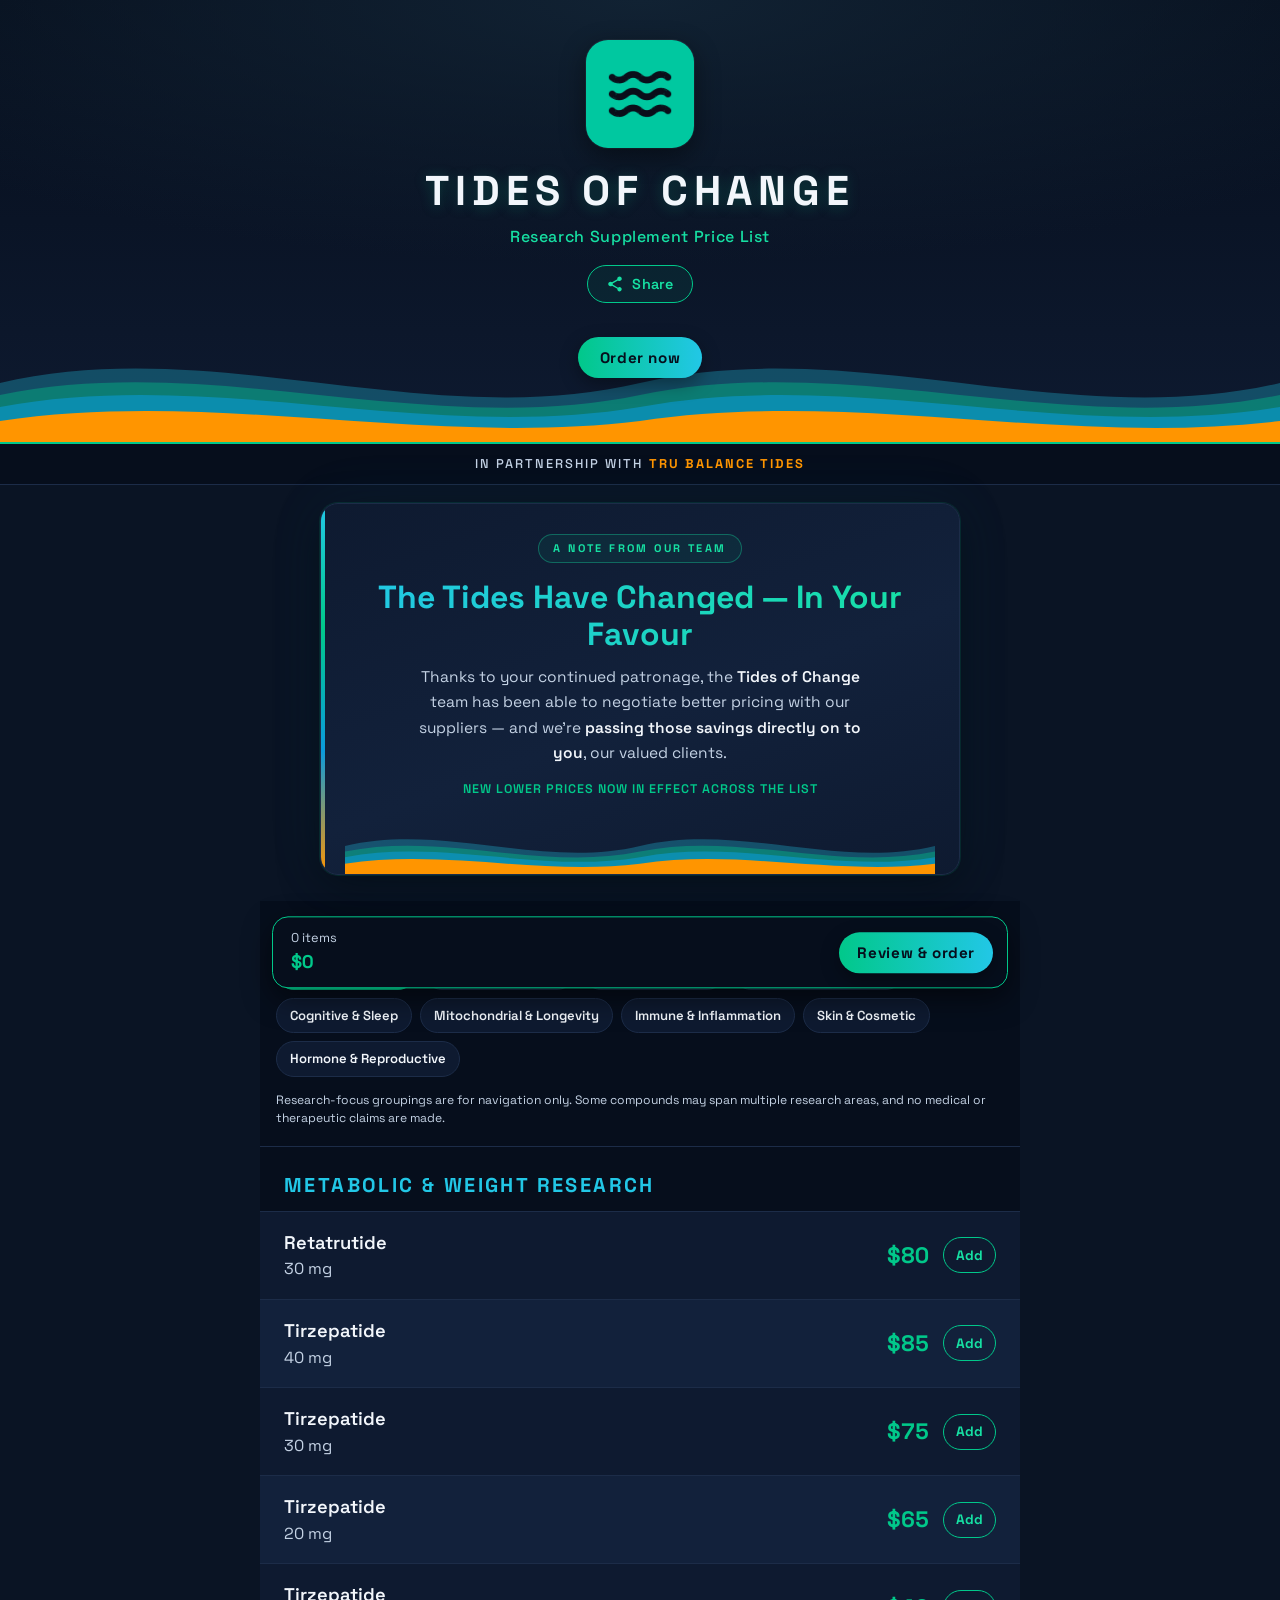
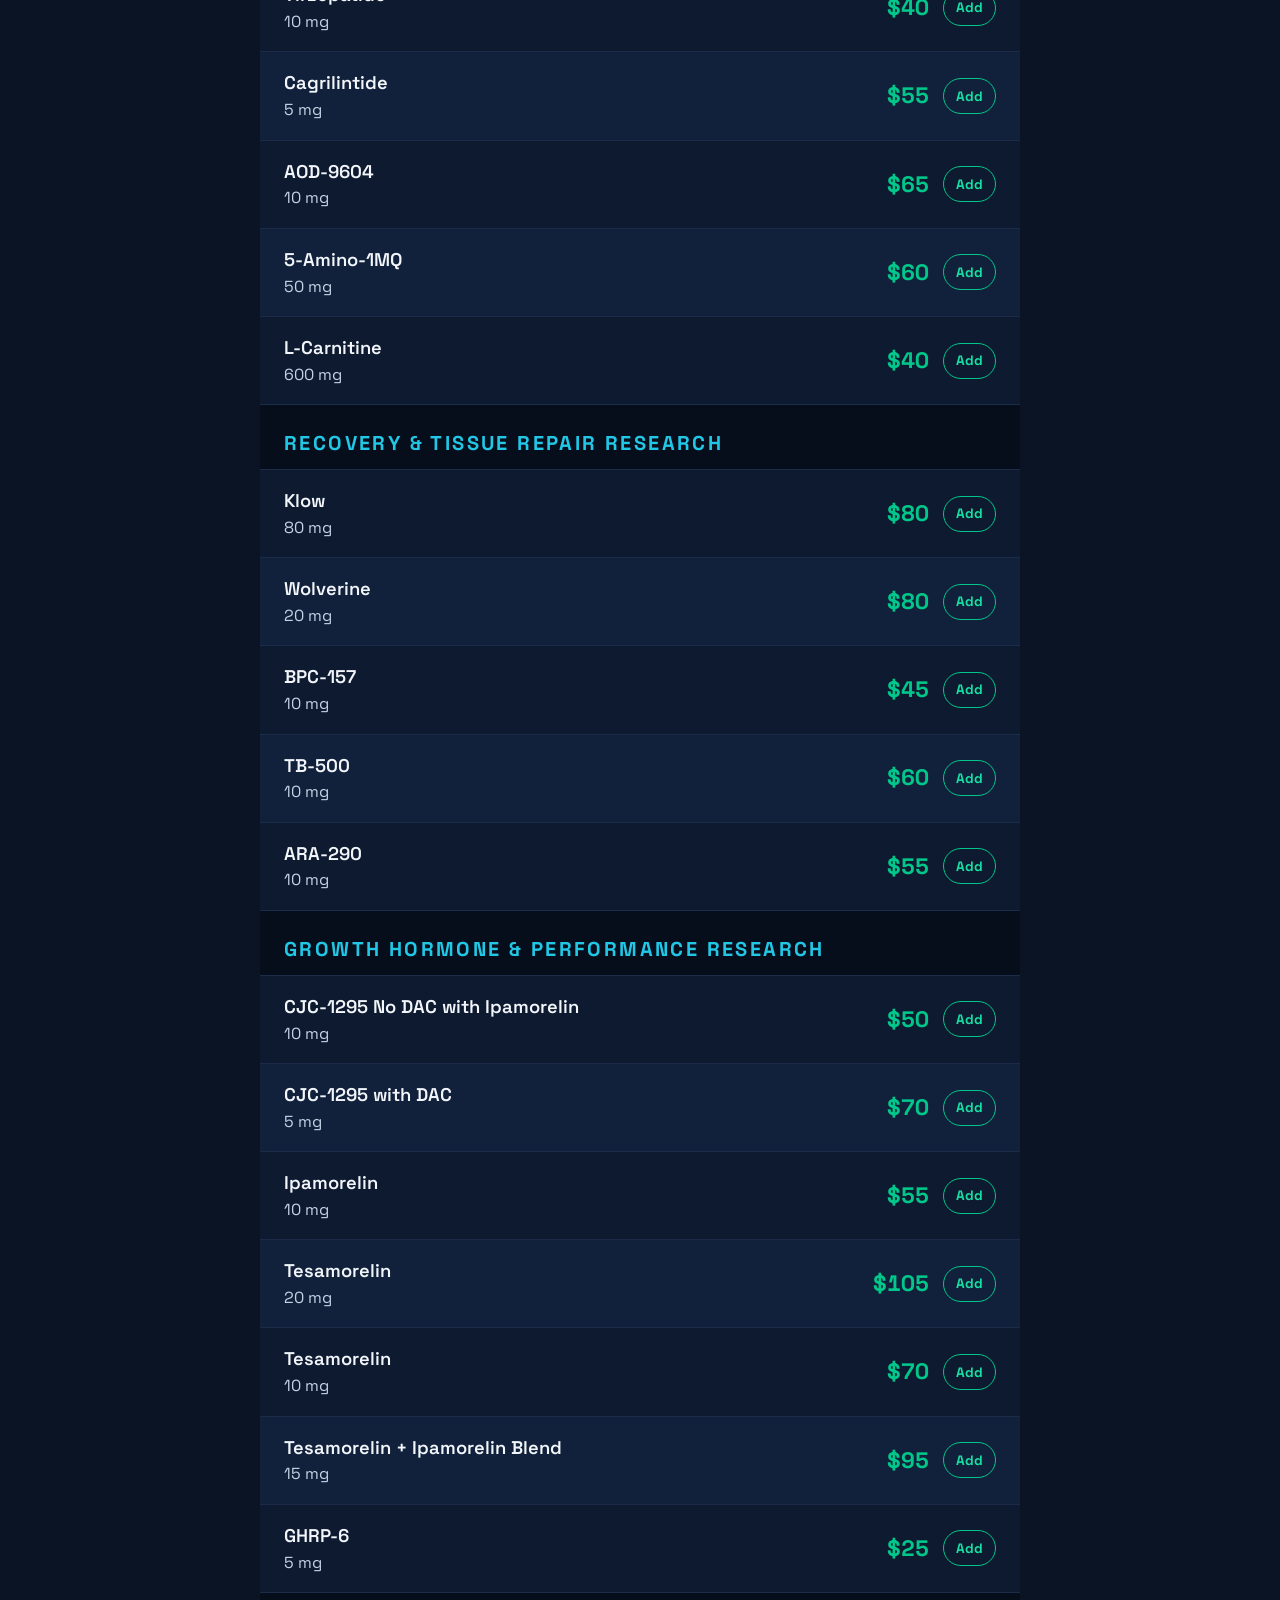
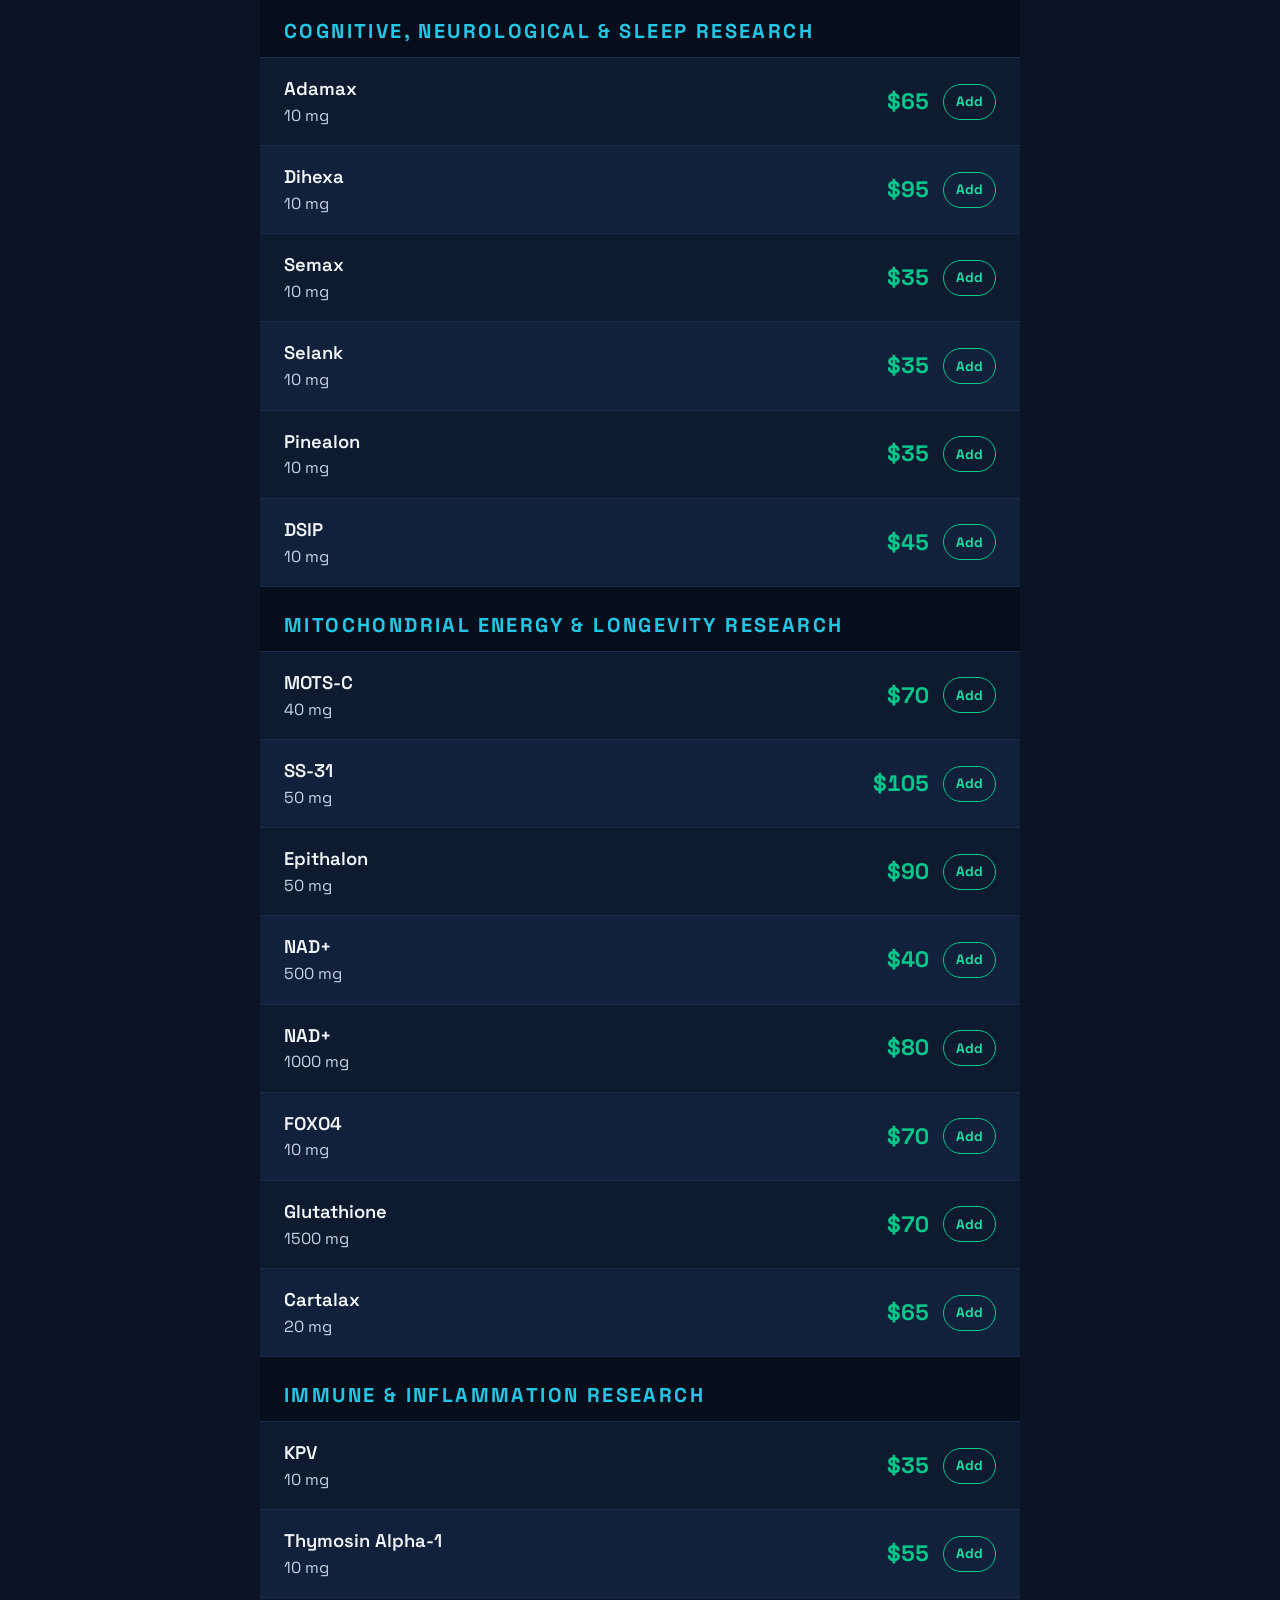
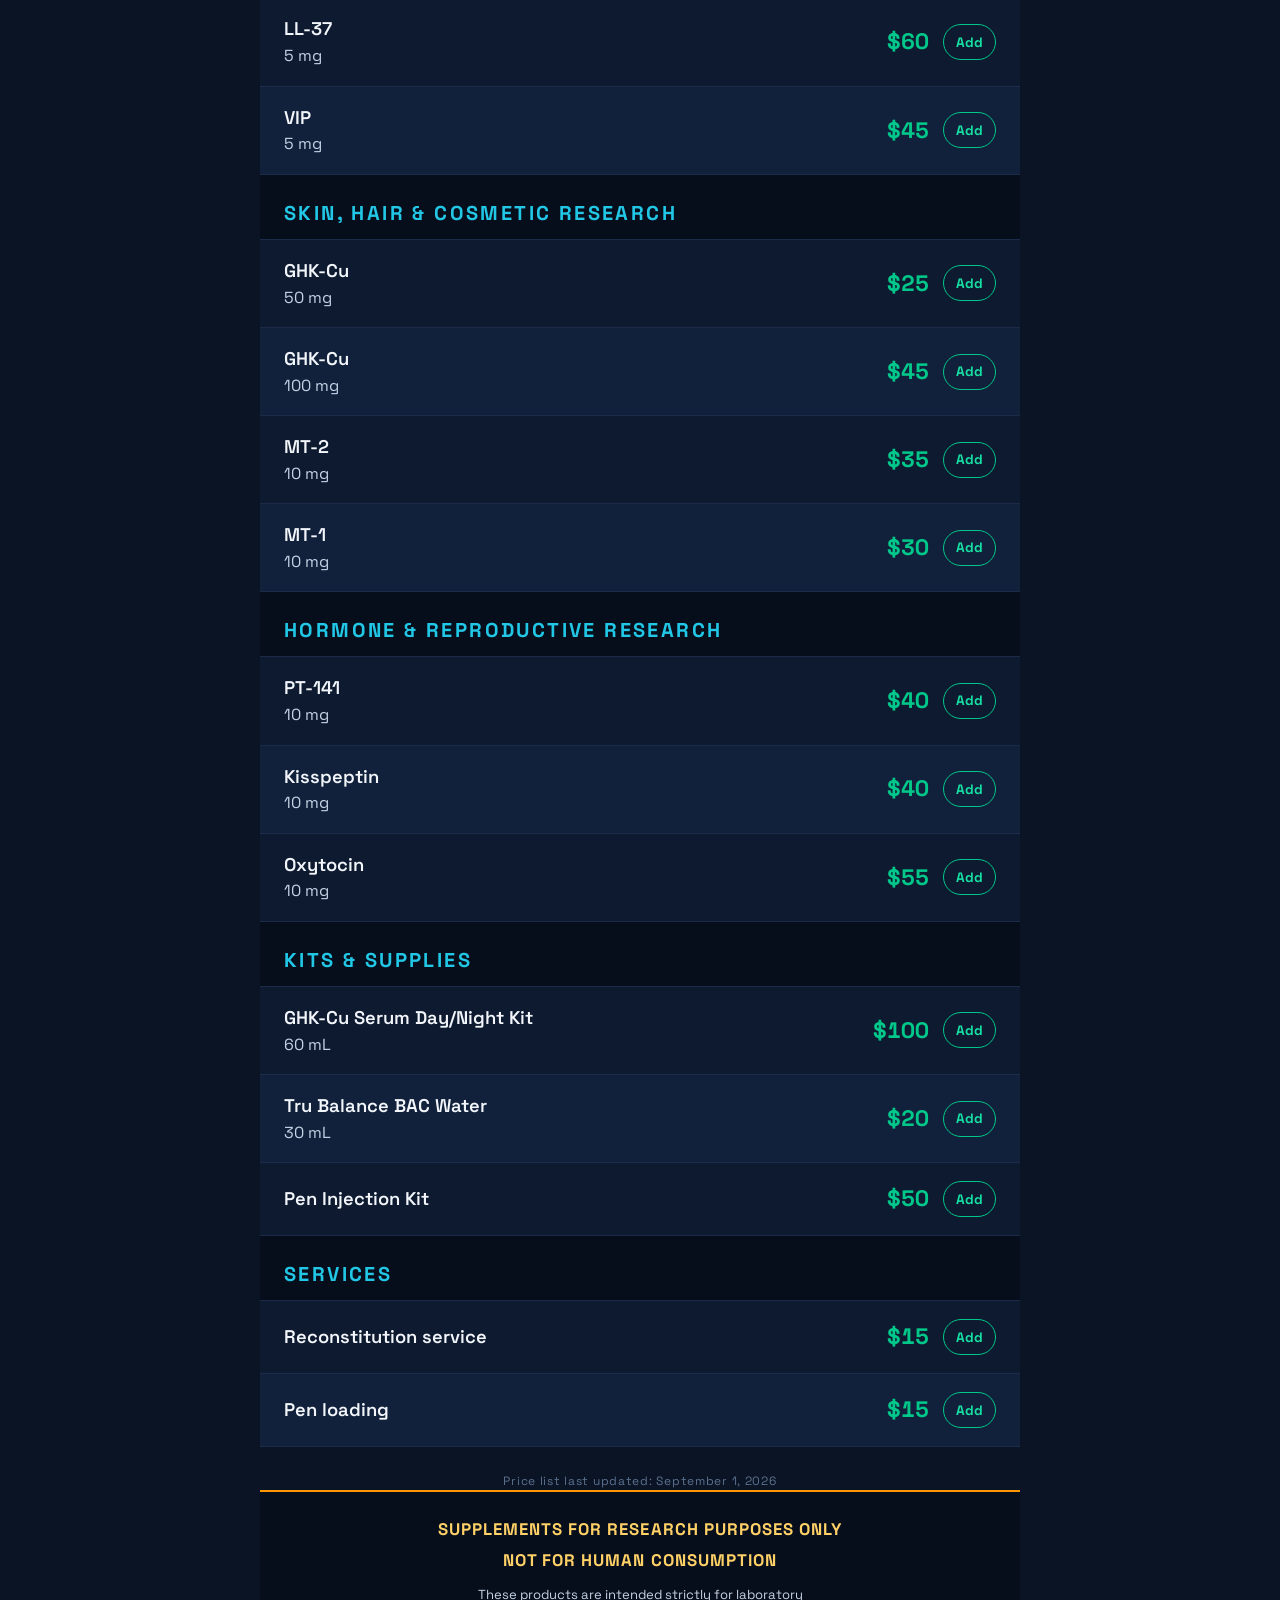
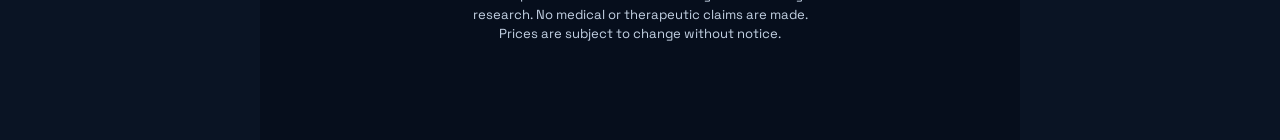
==== commit 7027b36e: "LIVE 17 Oct: Tru Balance BAC Water (was Hospira); receipt photo + tap-to-enlarge on owner Confirm pa" ====
--- a/test/index.html
+++ b/test/index.html
@@ -21,7 +21,7 @@
   <link rel="preconnect" href="https://fonts.gstatic.com" crossorigin />
   <link href="https://fonts.googleapis.com/css2?family=Space+Grotesk:wght@400;500;600;700&display=swap" rel="stylesheet" />
   <link rel="stylesheet" href="styles.css" />
-  <link rel="stylesheet" href="order.css" />
+  <link rel="stylesheet" href="order.css?v=77" />
 </head>
 <body>
   <a class="skip-link" href="#pricelist">Skip to price list</a>
@@ -198,7 +198,7 @@
       <h2 class="section-heading" id="sec-supplies">Kits &amp; Supplies</h2>
       <ul class="price-list" role="list">
         <li class="price-row"><div class="item"><span class="name">GHK-Cu Serum Day/Night Kit</span><span class="strength">60 mL</span></div><span class="price">$100</span></li>
-        <li class="price-row"><div class="item"><span class="name">Hospira BAC Water</span><span class="strength">30 mL</span></div><span class="price">$20</span></li>
+        <li class="price-row"><div class="item"><span class="name">Tru Balance BAC Water</span><span class="strength">30 mL</span></div><span class="price">$20</span></li>
         <li class="price-row"><div class="item"><span class="name">Pen Injection Kit</span><span class="strength"></span></div><span class="price">$50</span></li>
       </ul>
     </section>
@@ -225,6 +225,6 @@
   <button id="backToTop" class="back-to-top" type="button" aria-label="Back to top">↑ Top</button>
 
   <script src="script.v2.js" defer></script>
-  <script src="order.js" defer></script>
+  <script src="order.js?v=77" defer></script>
 </body>
 </html>
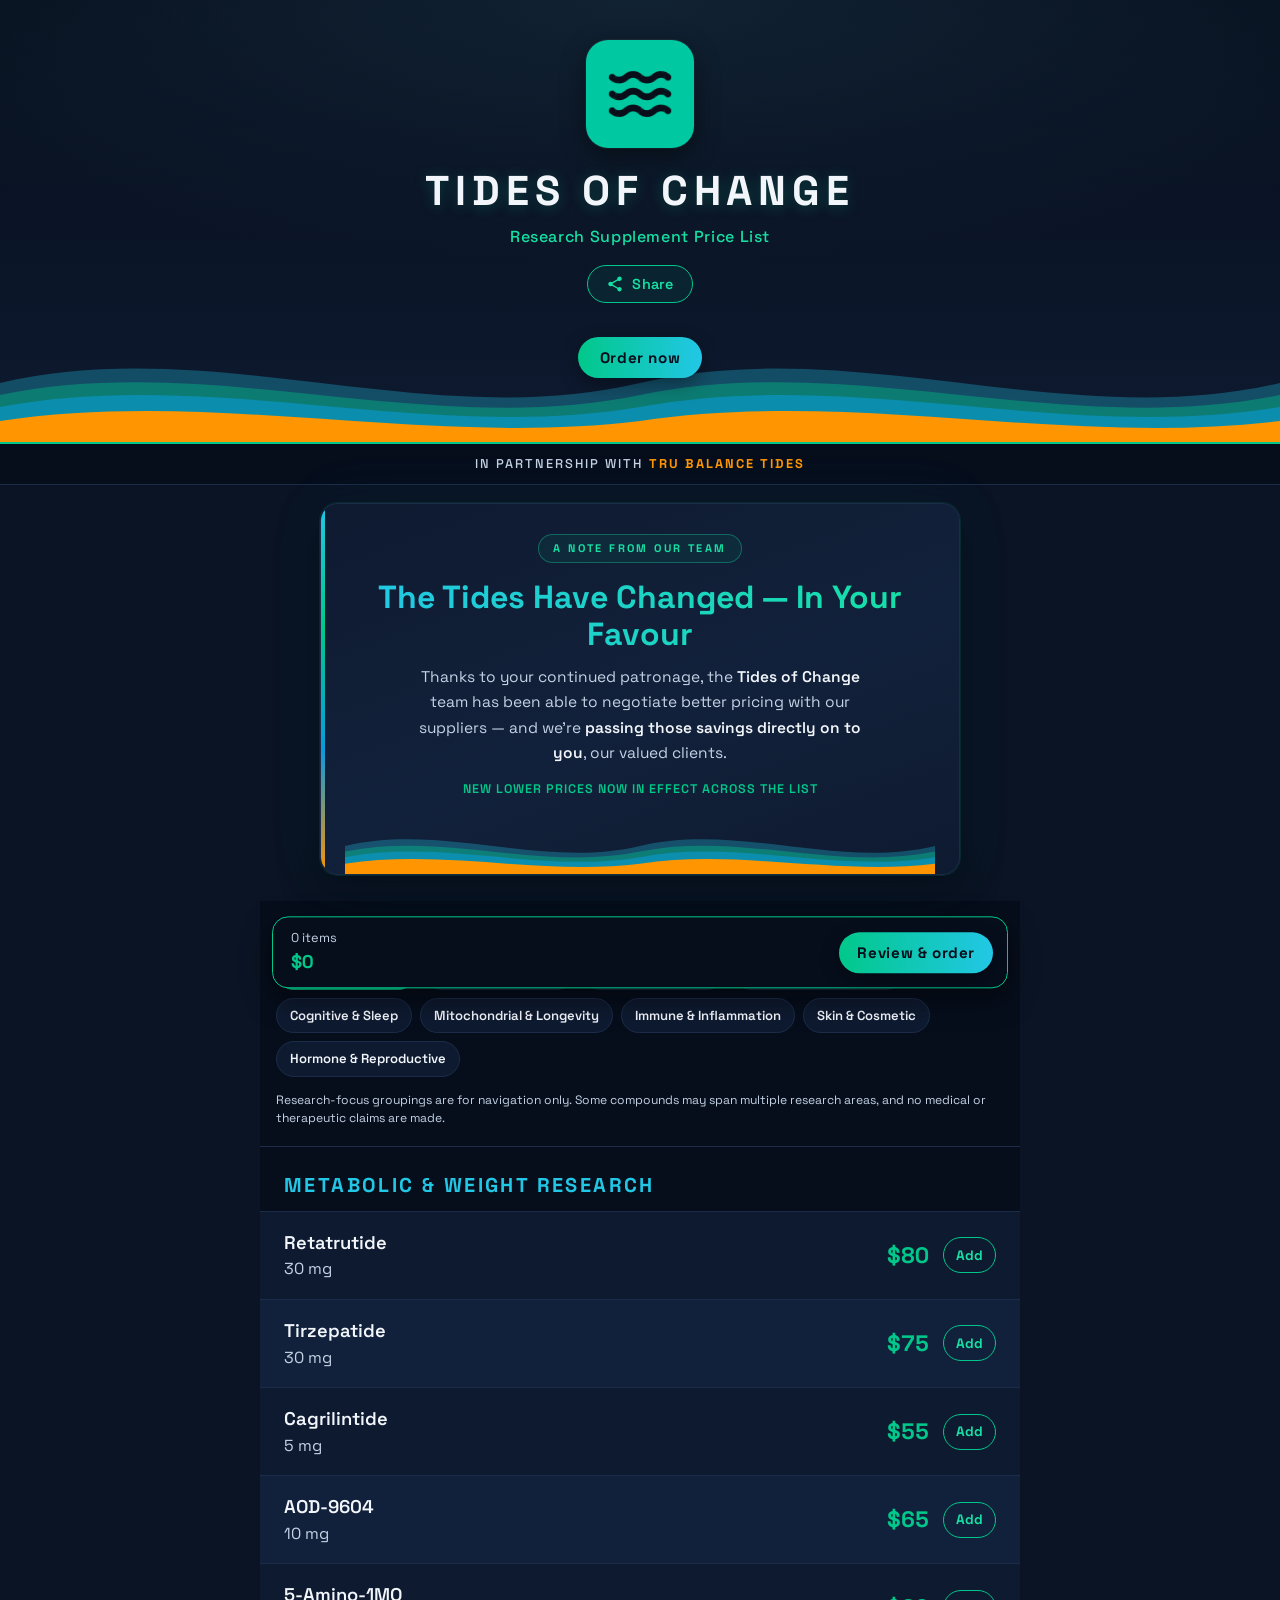
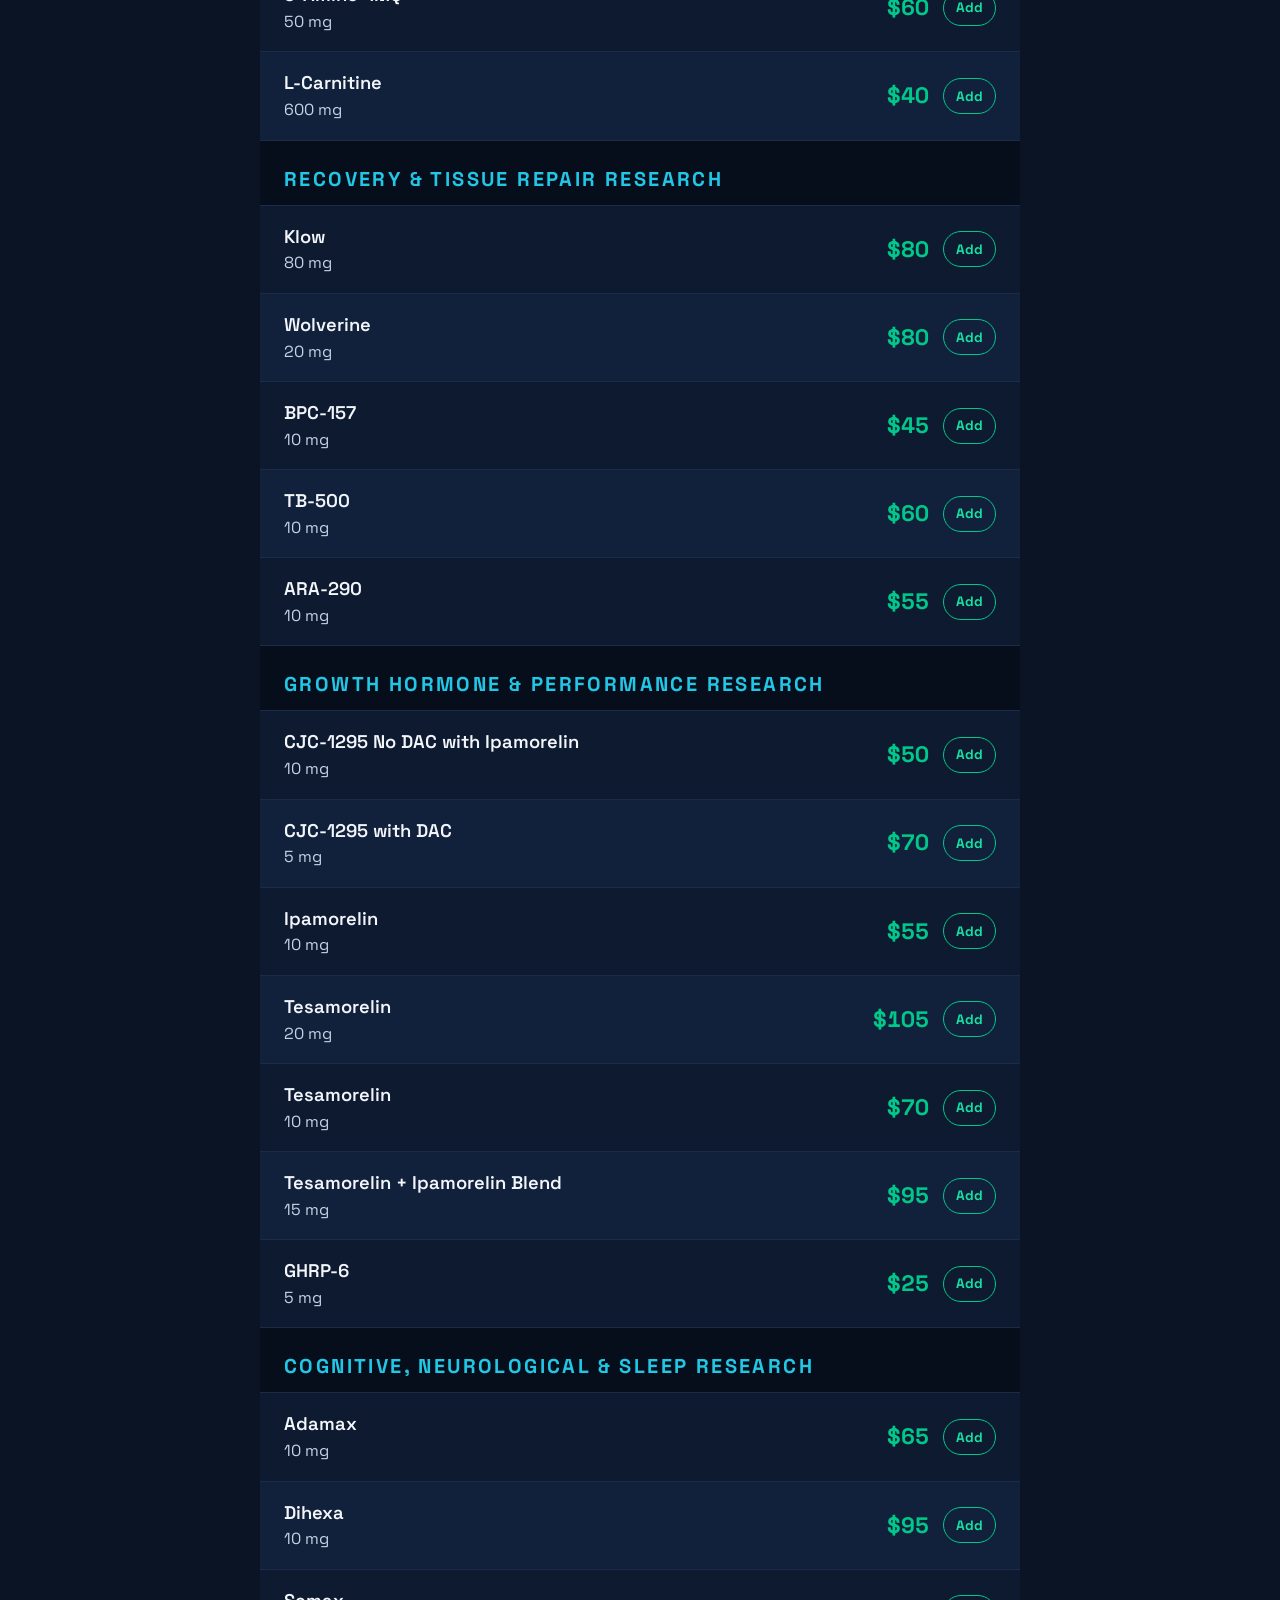
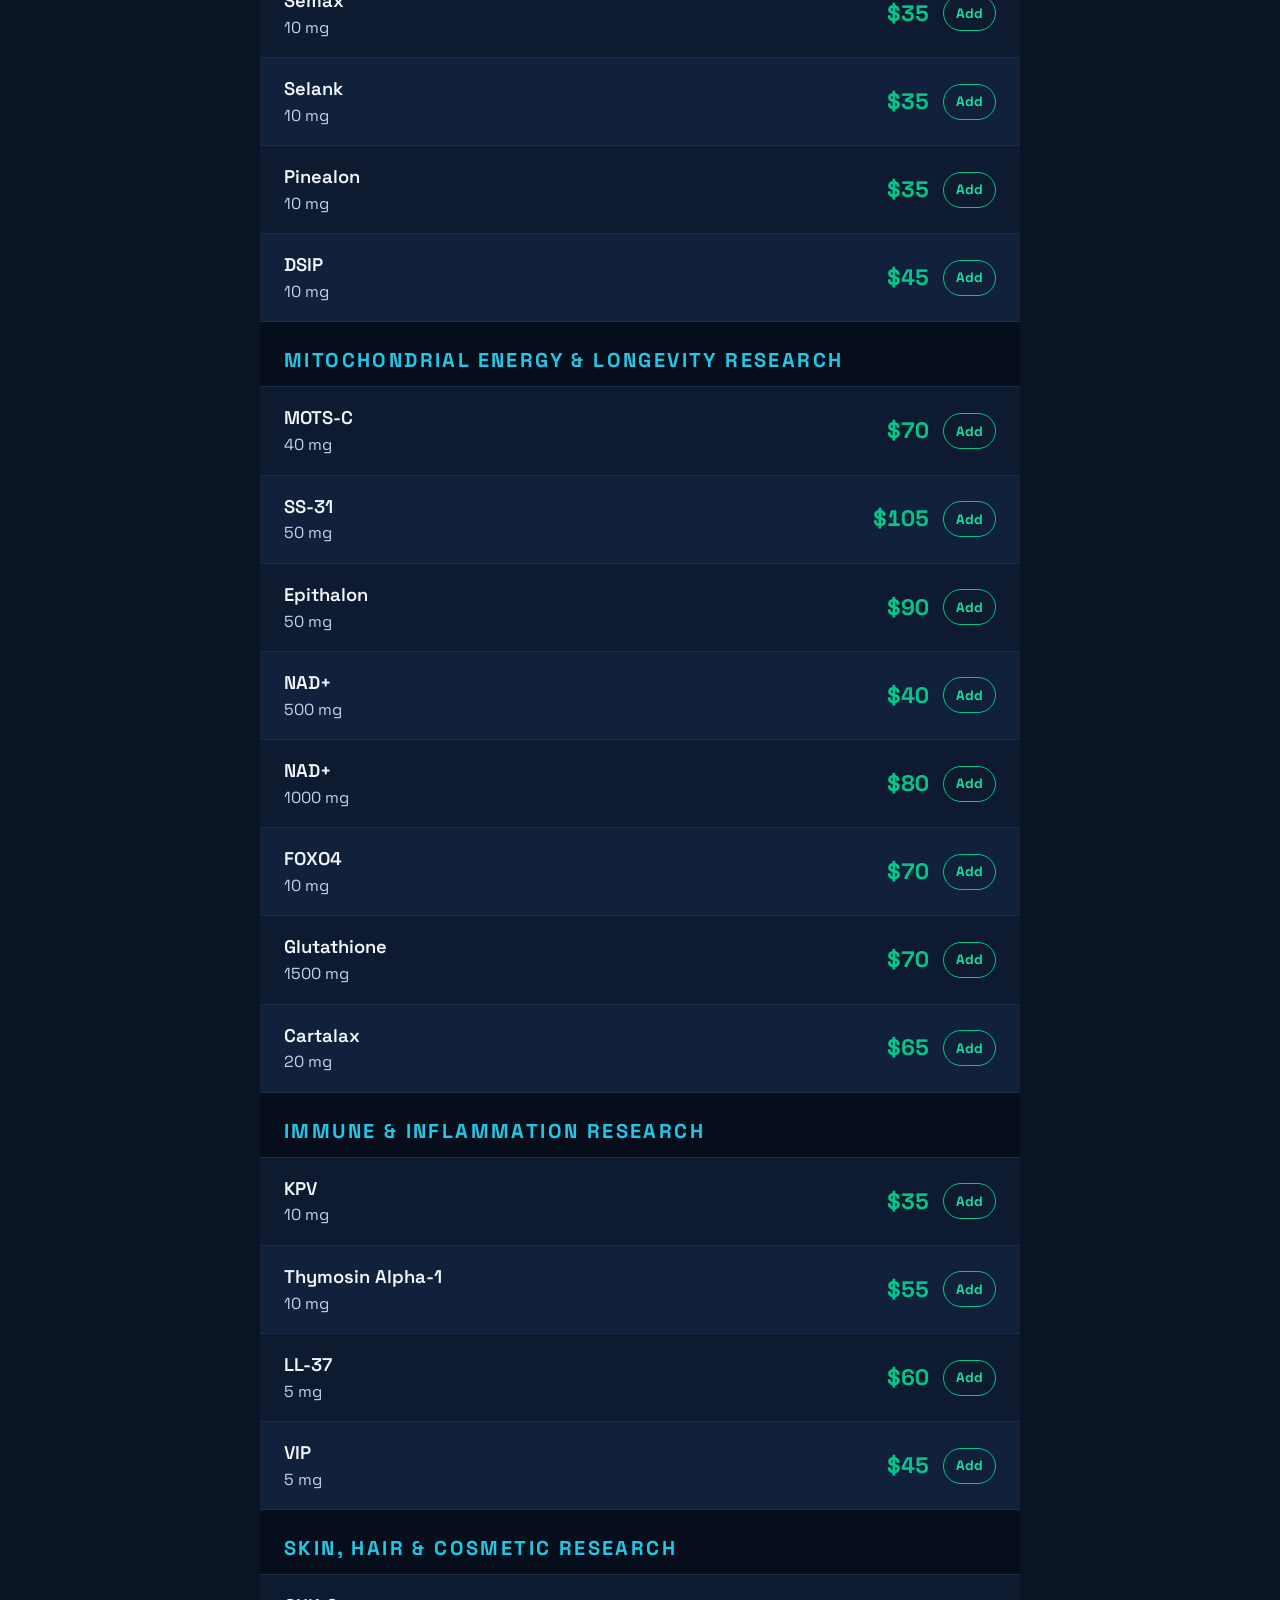
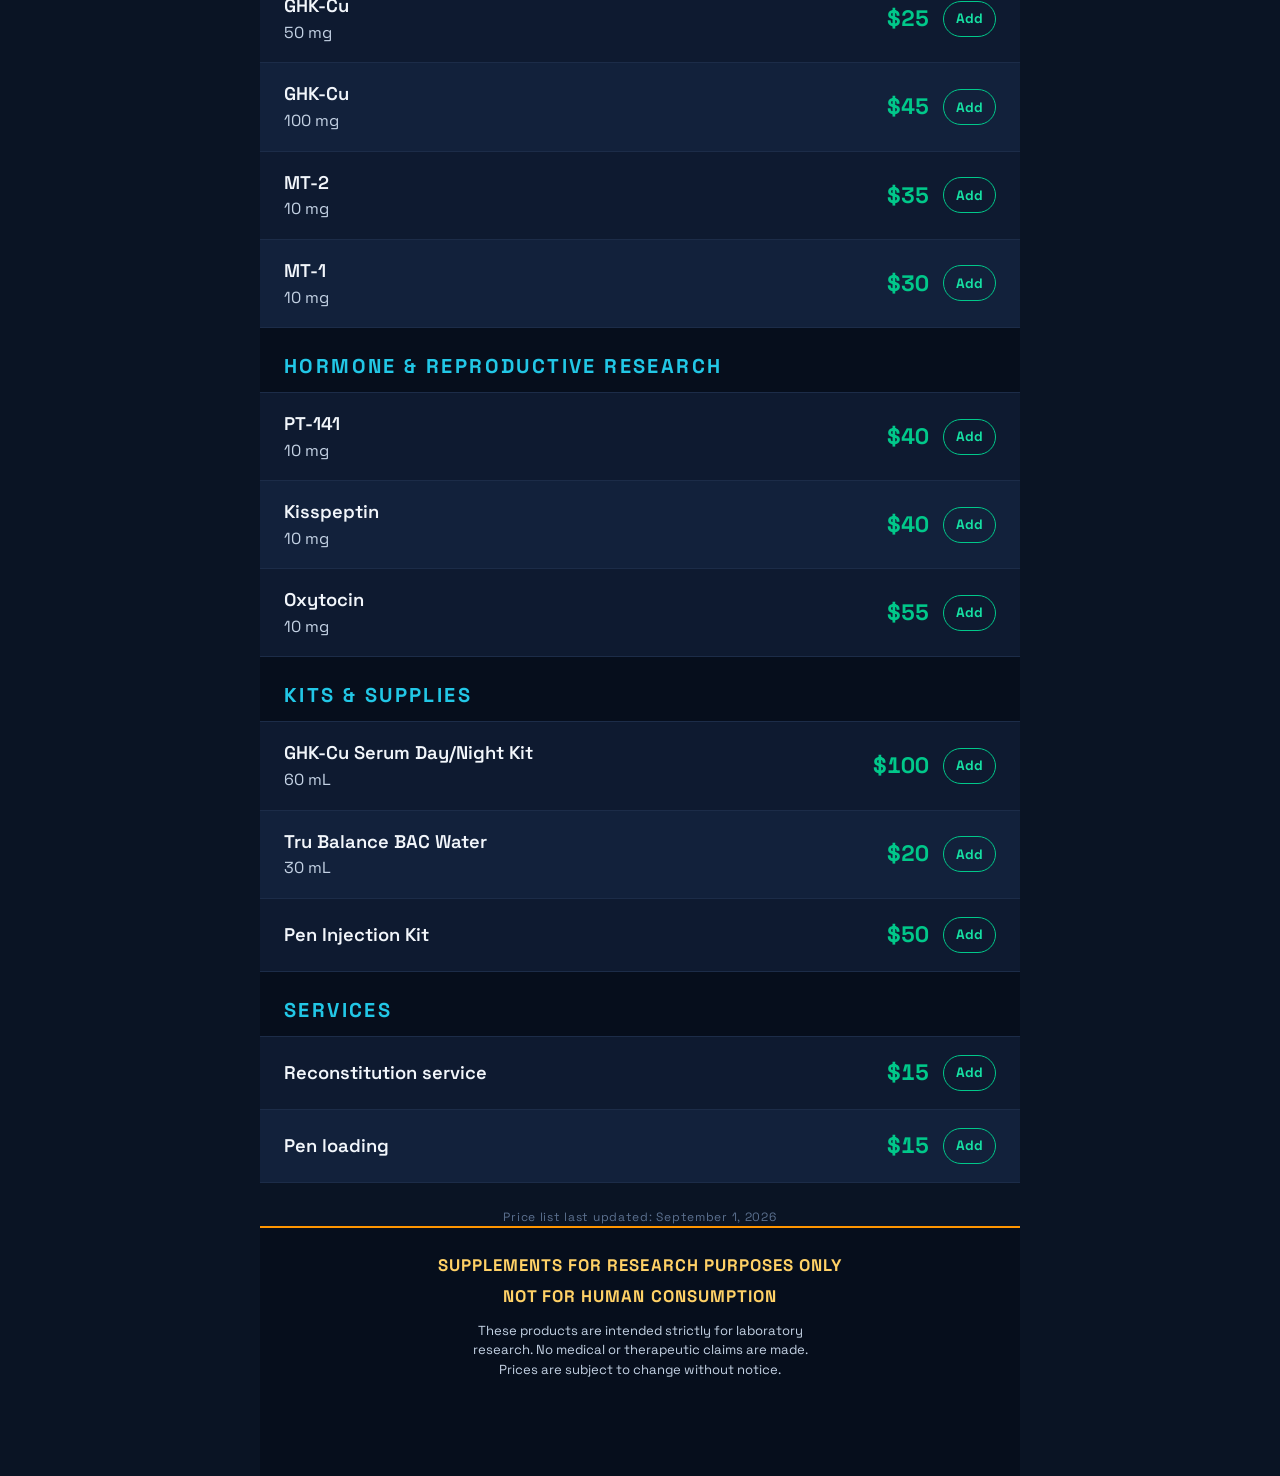
==== commit 07b62f31: "Test copy matches: Tirzepatide 30 mg only" ====
--- a/test/index.html
+++ b/test/index.html
@@ -95,10 +95,10 @@
           <h2 class="section-heading" id="h-metabolic">Metabolic &amp; Weight Research</h2>
           <ul class="price-list" role="list">
             <li class="price-row"><div class="item"><span class="name">Retatrutide</span><span class="strength">30 mg</span></div><span class="price">$80</span></li>
-            <li class="price-row"><div class="item"><span class="name">Tirzepatide</span><span class="strength">40 mg</span></div><span class="price">$85</span></li>
+            <!-- HIDDEN 16 Oct 2026 (owner: Tirzepatide 30 mg only for now). To bring back: Tirzepatide · 40 mg · $85 -->
             <li class="price-row"><div class="item"><span class="name">Tirzepatide</span><span class="strength">30 mg</span></div><span class="price">$75</span></li>
-            <li class="price-row"><div class="item"><span class="name">Tirzepatide</span><span class="strength">20 mg</span></div><span class="price">$65</span></li>
-            <li class="price-row"><div class="item"><span class="name">Tirzepatide</span><span class="strength">10 mg</span></div><span class="price">$40</span></li>
+            <!-- HIDDEN 16 Oct 2026 (owner: Tirzepatide 30 mg only for now). To bring back: Tirzepatide · 20 mg · $65 -->
+            <!-- HIDDEN 16 Oct 2026 (owner: Tirzepatide 30 mg only for now). To bring back: Tirzepatide · 10 mg · $40 -->
             <li class="price-row"><div class="item"><span class="name">Cagrilintide</span><span class="strength">5 mg</span></div><span class="price">$55</span></li>
             <li class="price-row"><div class="item"><span class="name">AOD-9604</span><span class="strength">10 mg</span></div><span class="price">$65</span></li>
             <li class="price-row"><div class="item"><span class="name">5-Amino-1MQ</span><span class="strength">50 mg</span></div><span class="price">$60</span></li>
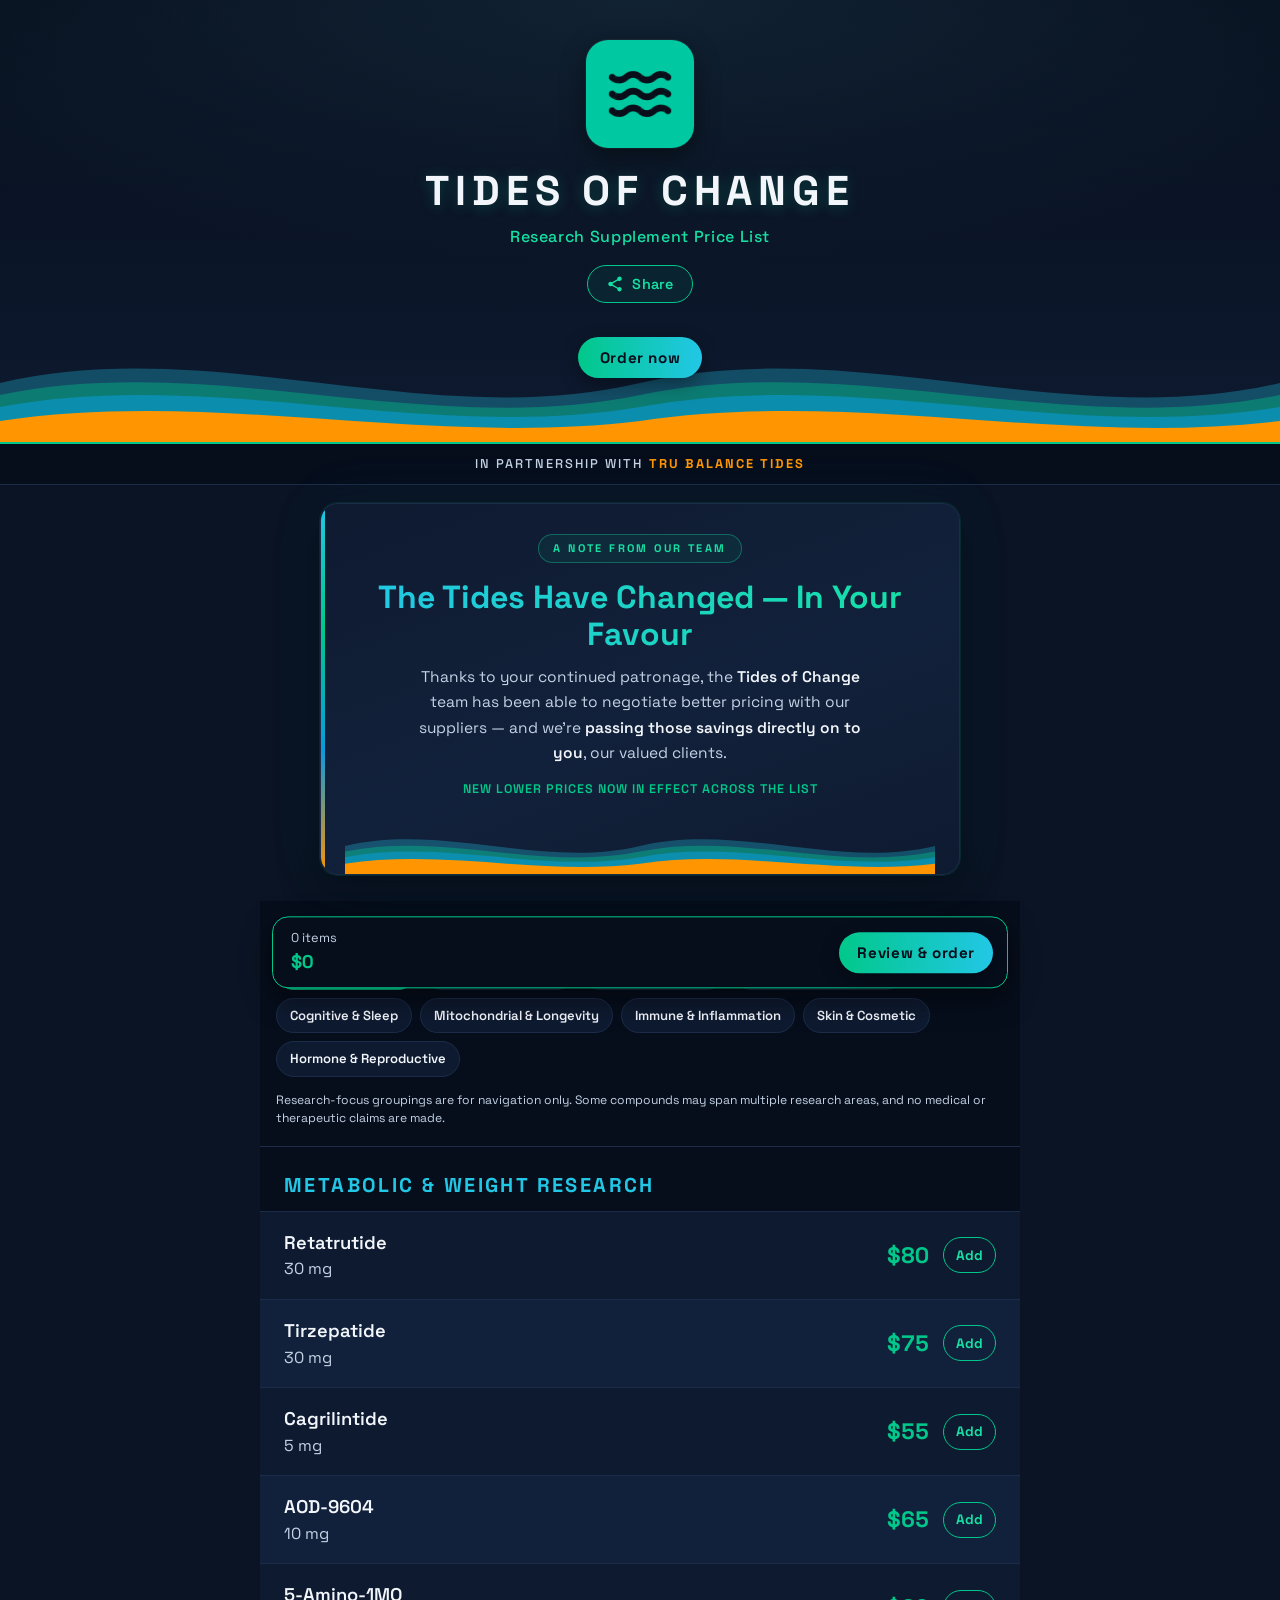
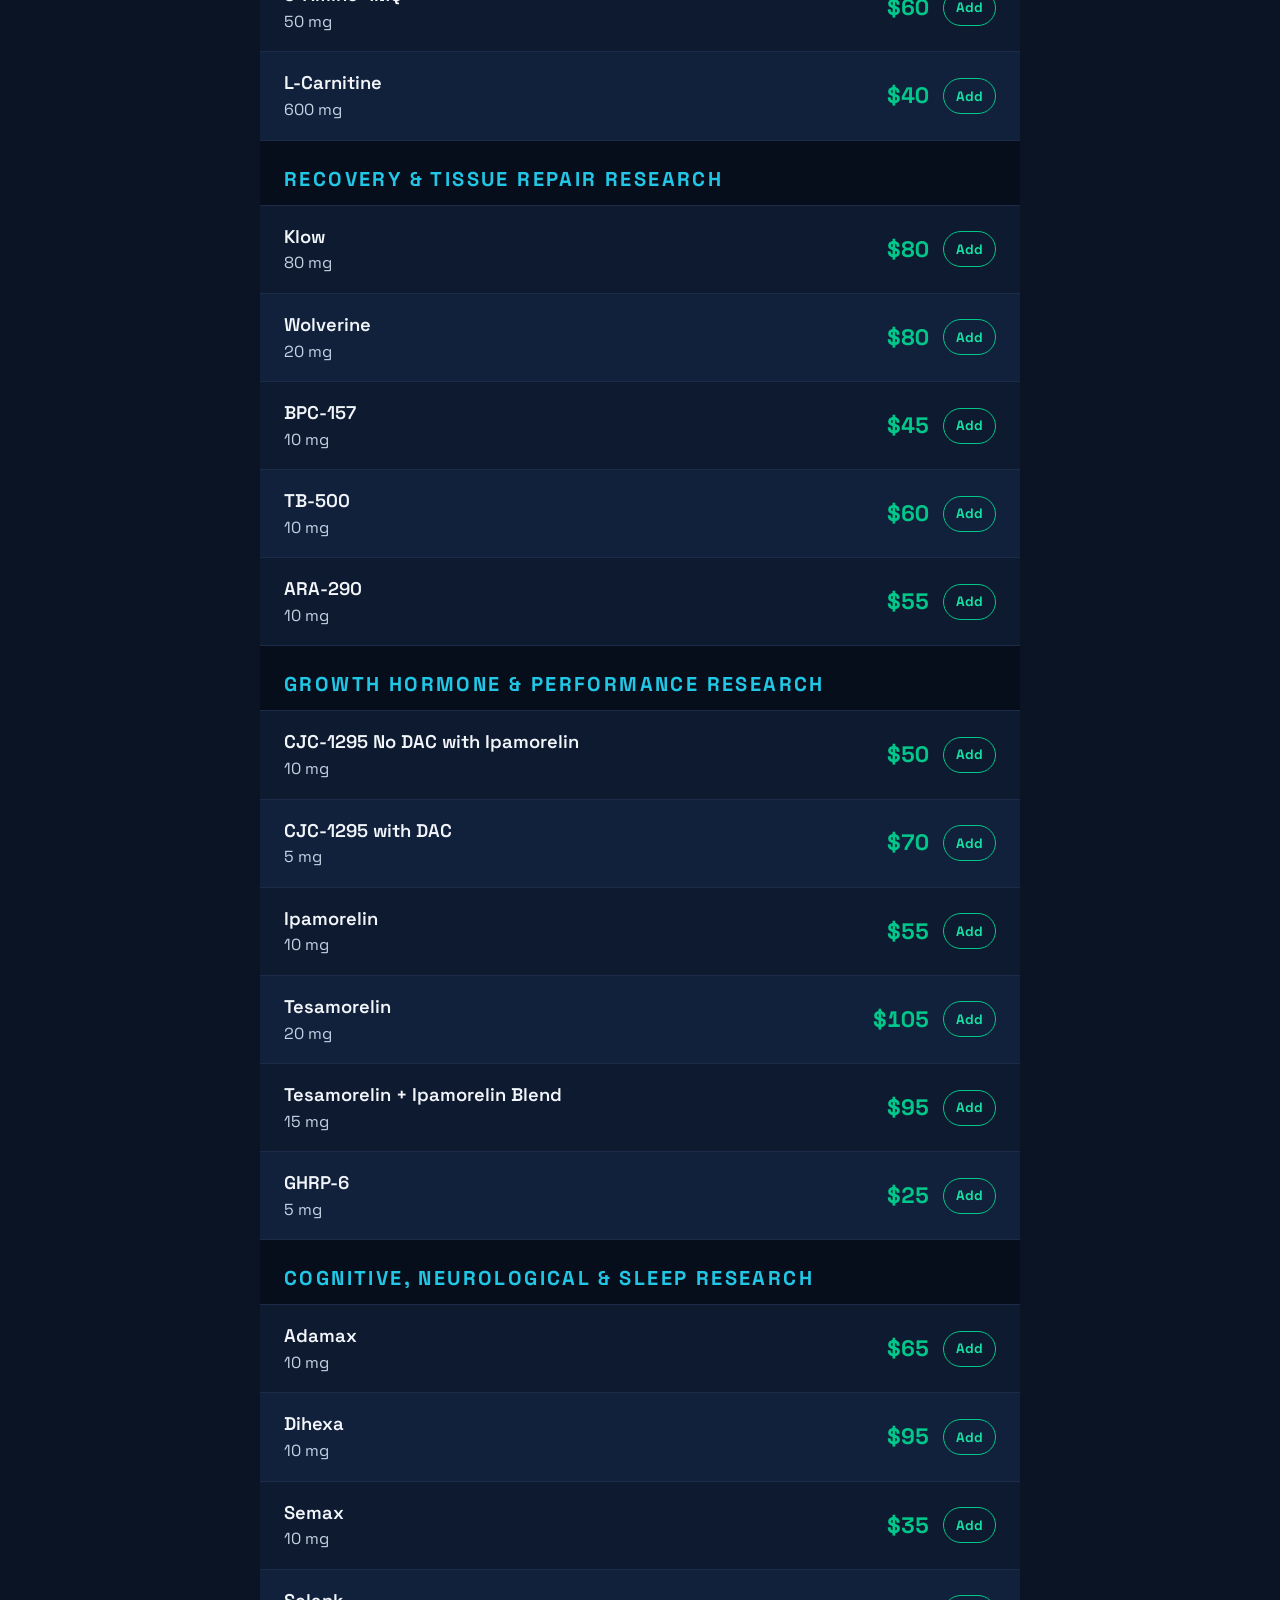
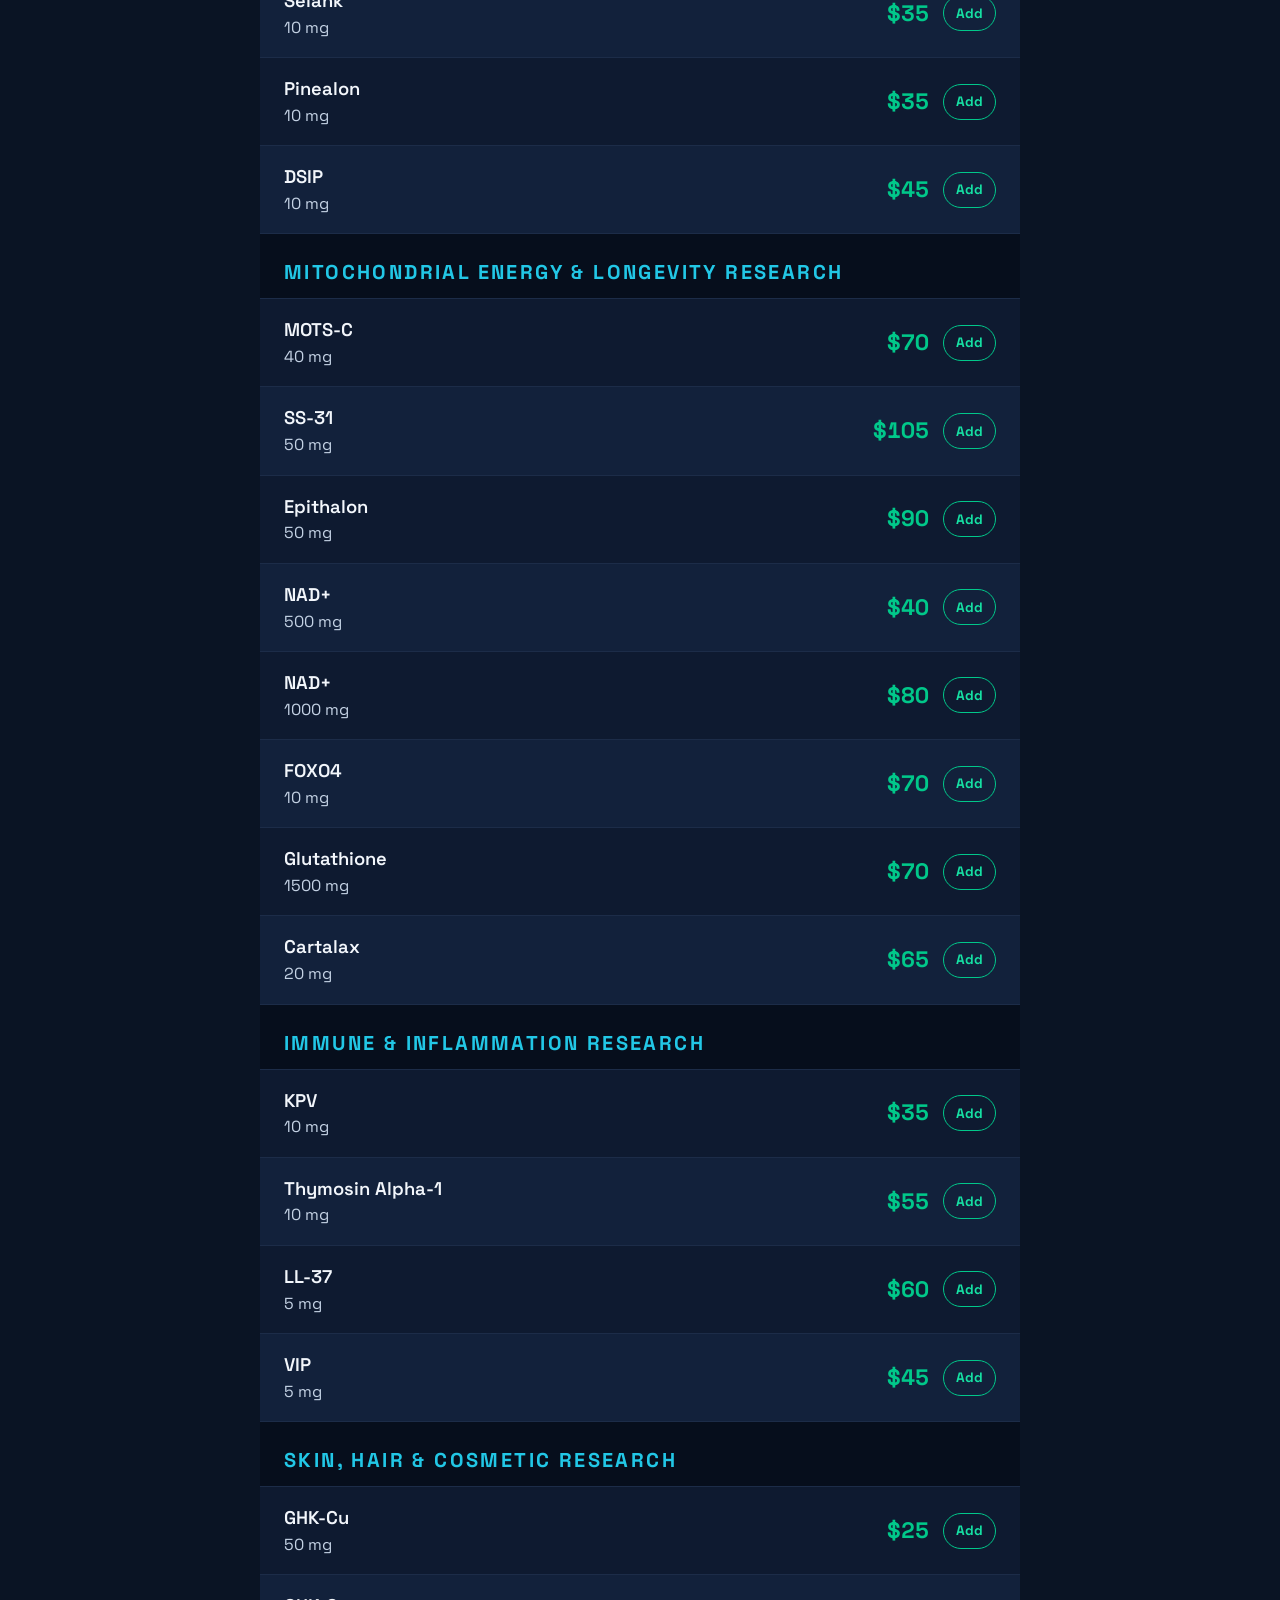
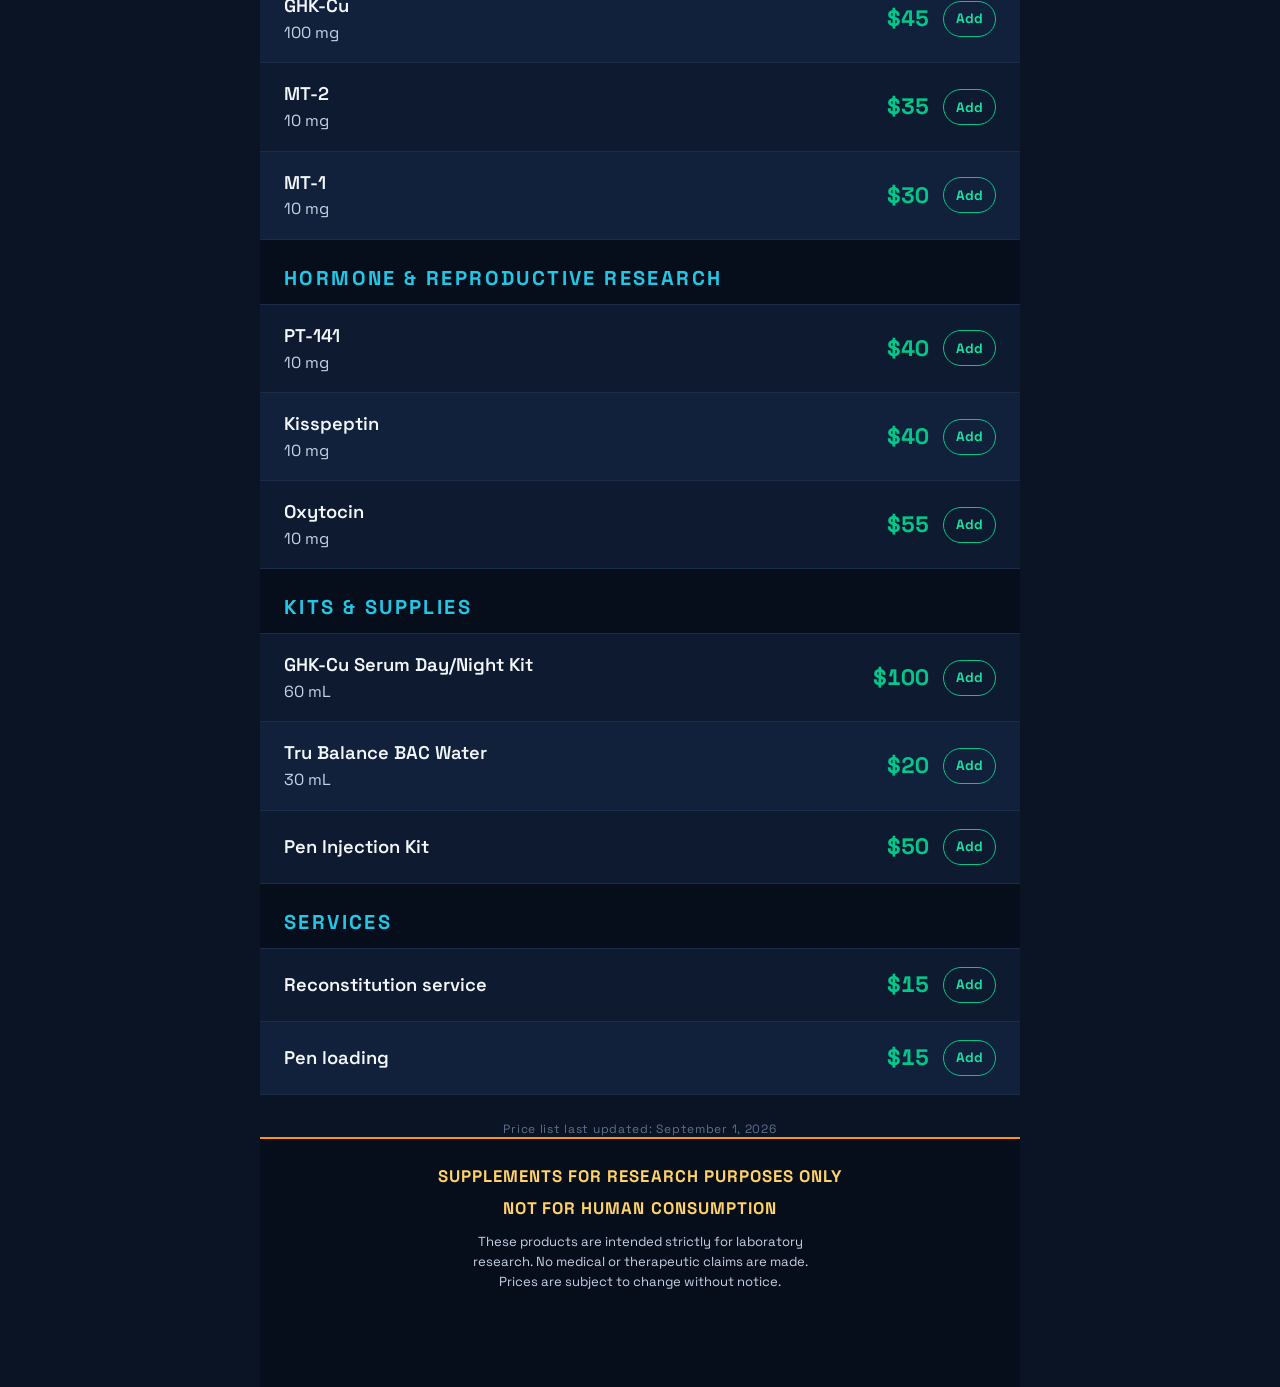
==== commit 12d3fe3b: "Hide Tesamorelin 10 mg (owner 30 Oct: carry 20 mg + Tesa/Ipa 15 mg blend only); root + test copy" ====
--- a/test/index.html
+++ b/test/index.html
@@ -124,7 +124,7 @@
             <li class="price-row"><div class="item"><span class="name">CJC-1295 with DAC</span><span class="strength">5 mg</span></div><span class="price">$70</span></li>
             <li class="price-row"><div class="item"><span class="name">Ipamorelin</span><span class="strength">10 mg</span></div><span class="price">$55</span></li>
             <li class="price-row"><div class="item"><span class="name">Tesamorelin</span><span class="strength">20 mg</span></div><span class="price">$105</span></li>
-            <li class="price-row"><div class="item"><span class="name">Tesamorelin</span><span class="strength">10 mg</span></div><span class="price">$70</span></li>
+            <!-- HIDDEN 30 Oct 2026 (owner: Tesamorelin 20 mg only). To bring back: Tesamorelin · 10 mg · $70 -->
             <li class="price-row"><div class="item"><span class="name">Tesamorelin + Ipamorelin Blend</span><span class="strength">15 mg</span></div><span class="price">$95</span></li>
             <li class="price-row"><div class="item"><span class="name">GHRP-6</span><span class="strength">5 mg</span></div><span class="price">$25</span></li>
           </ul>
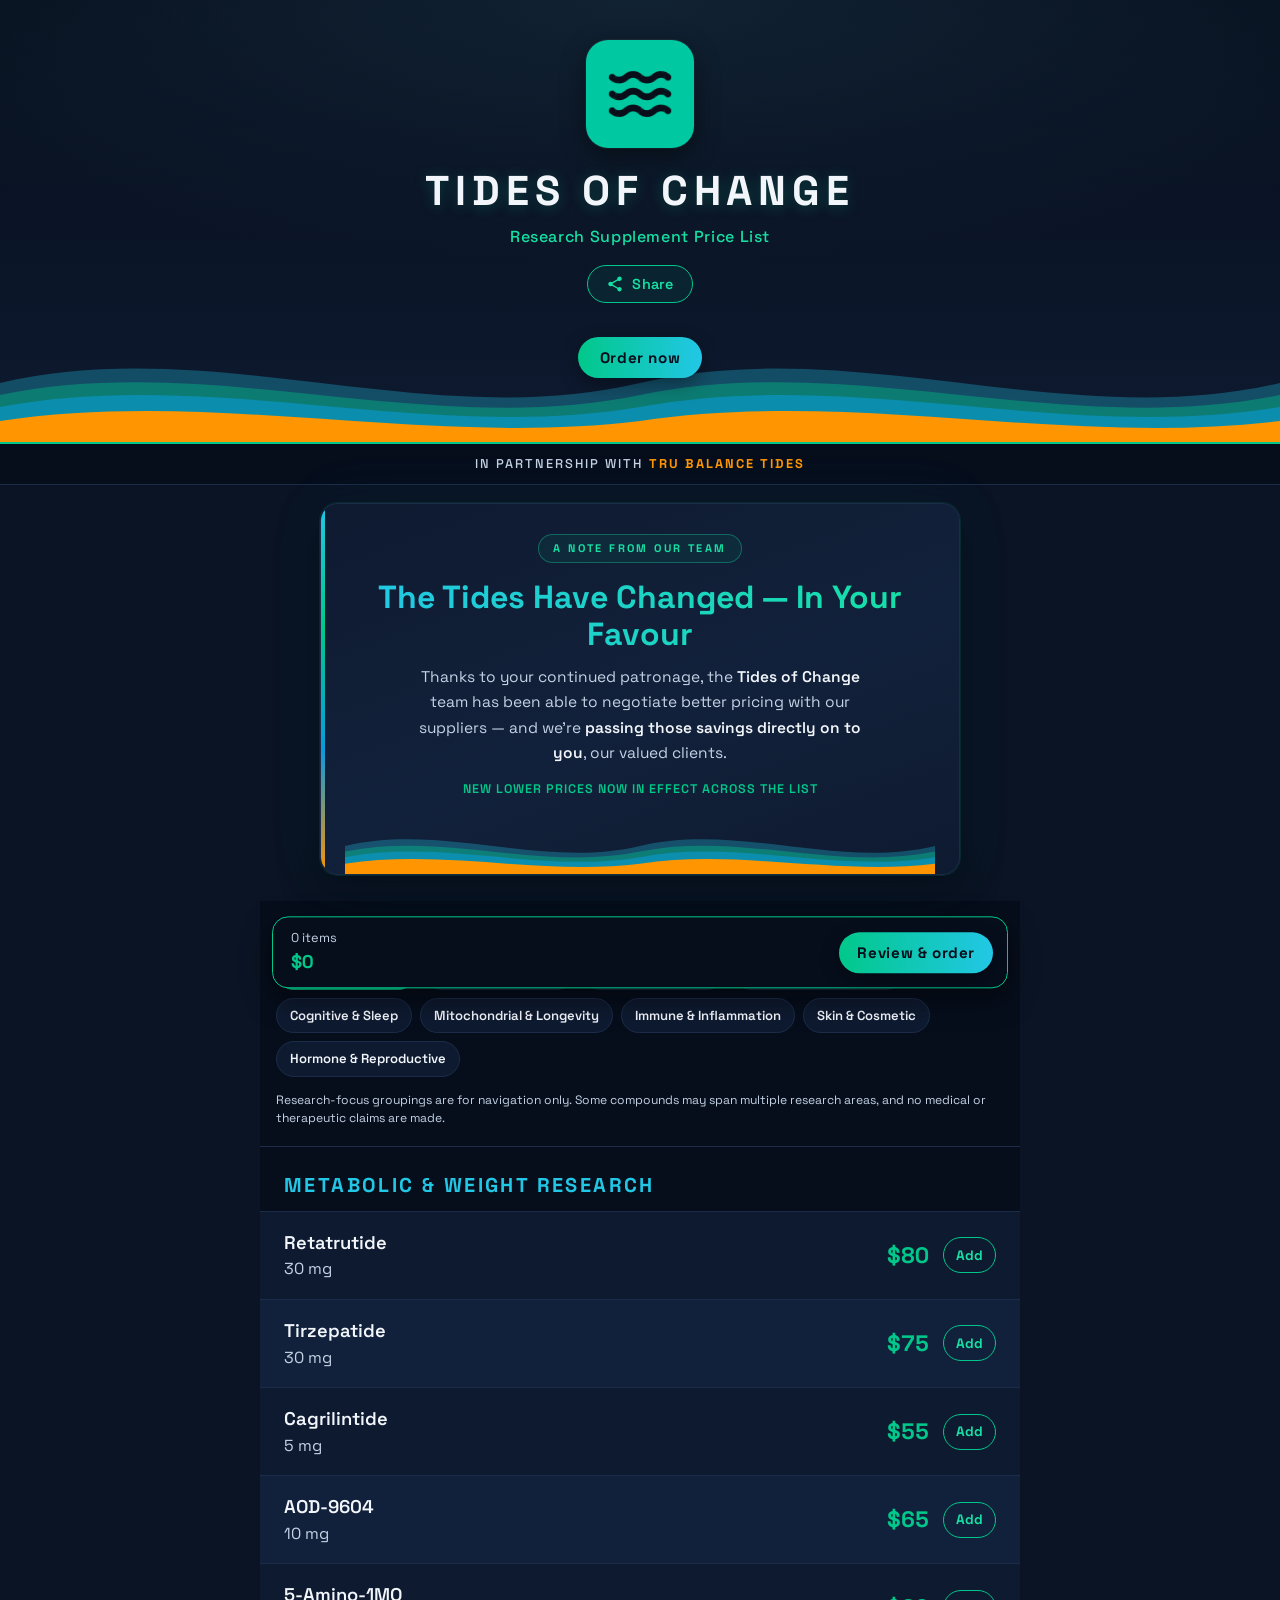
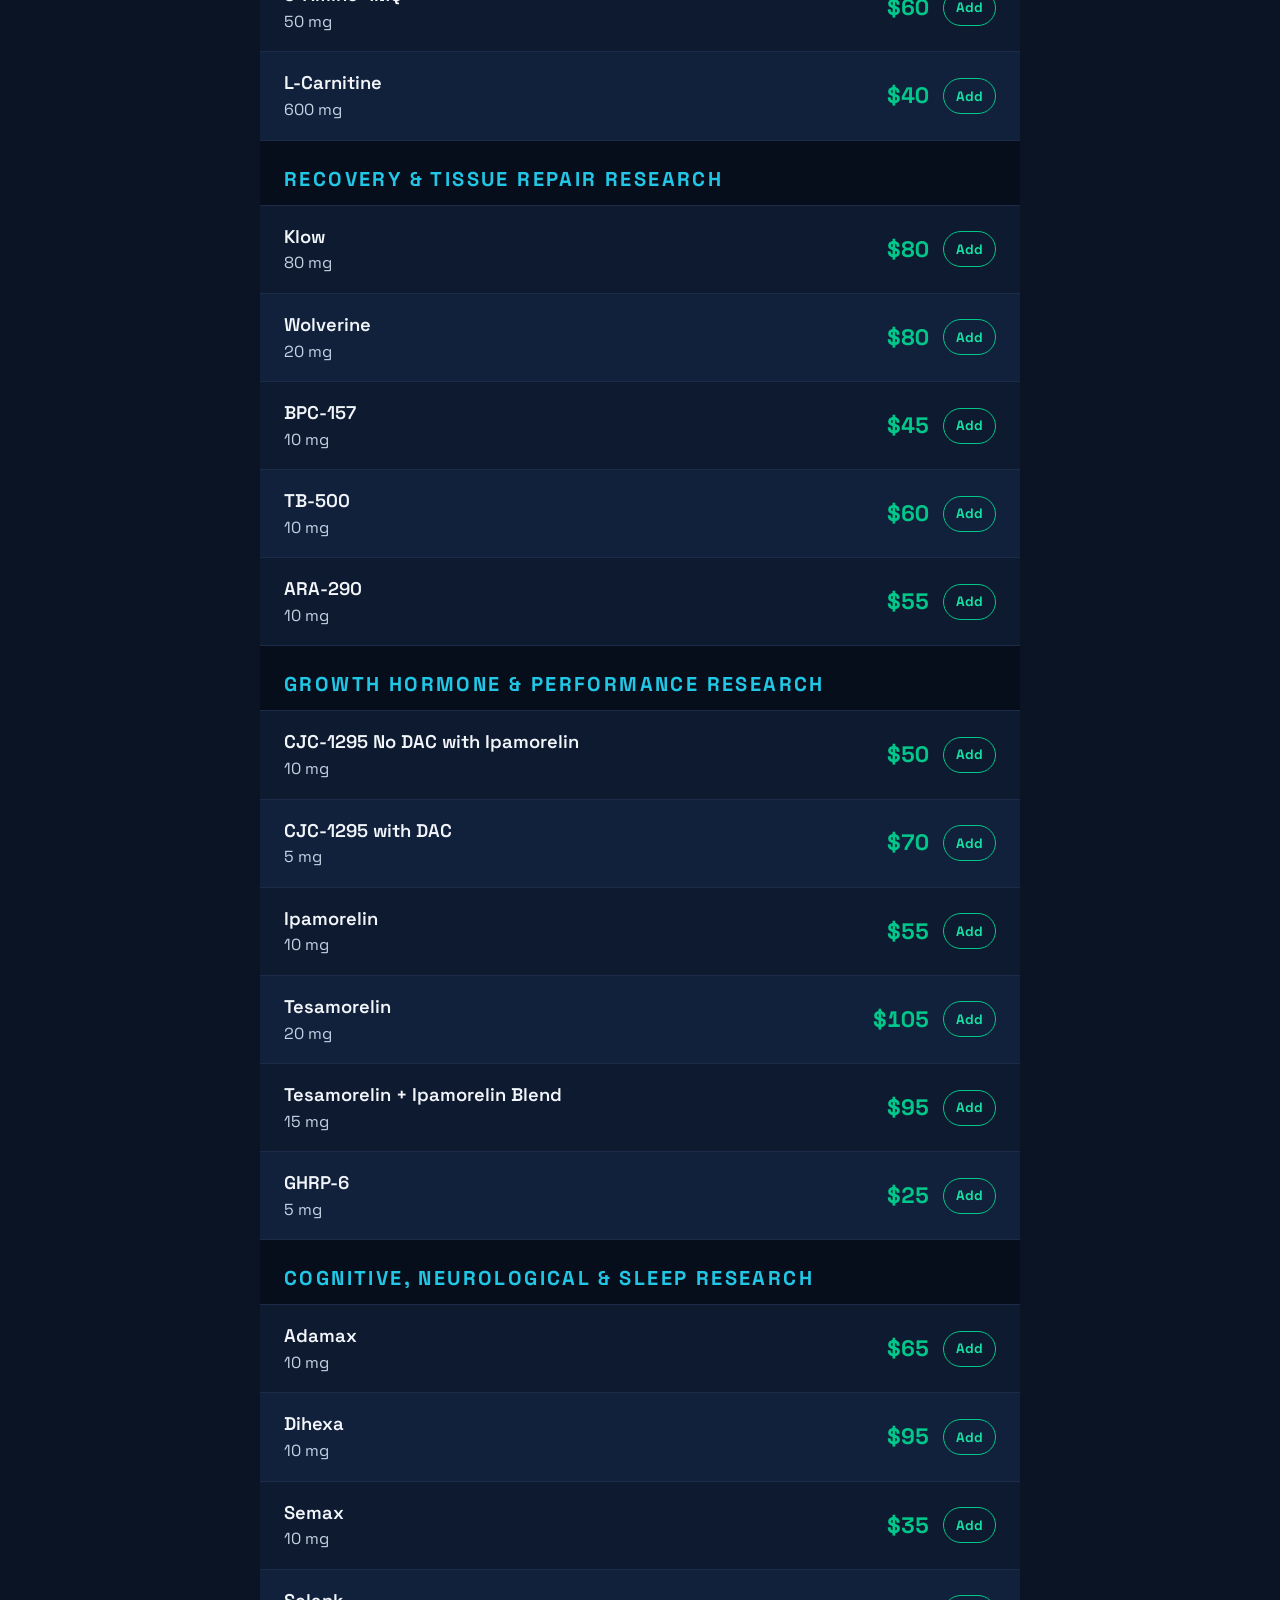
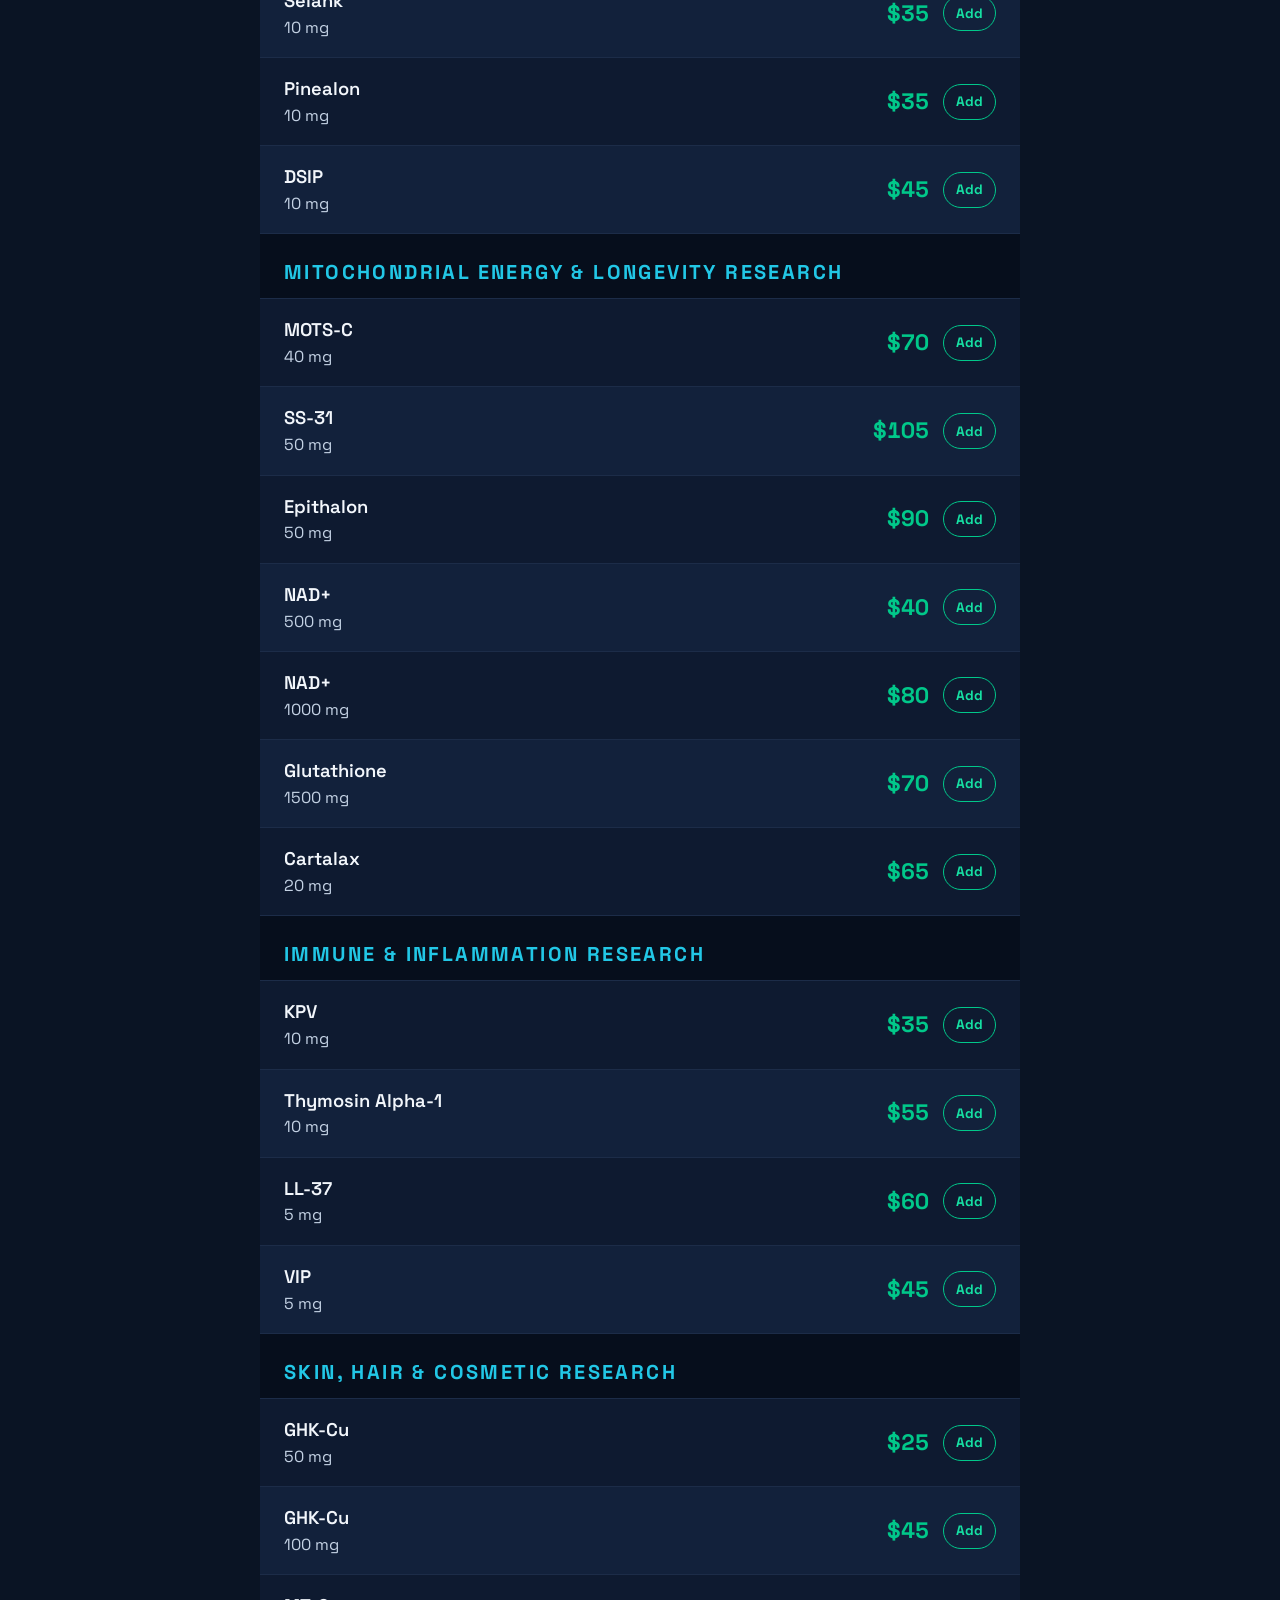
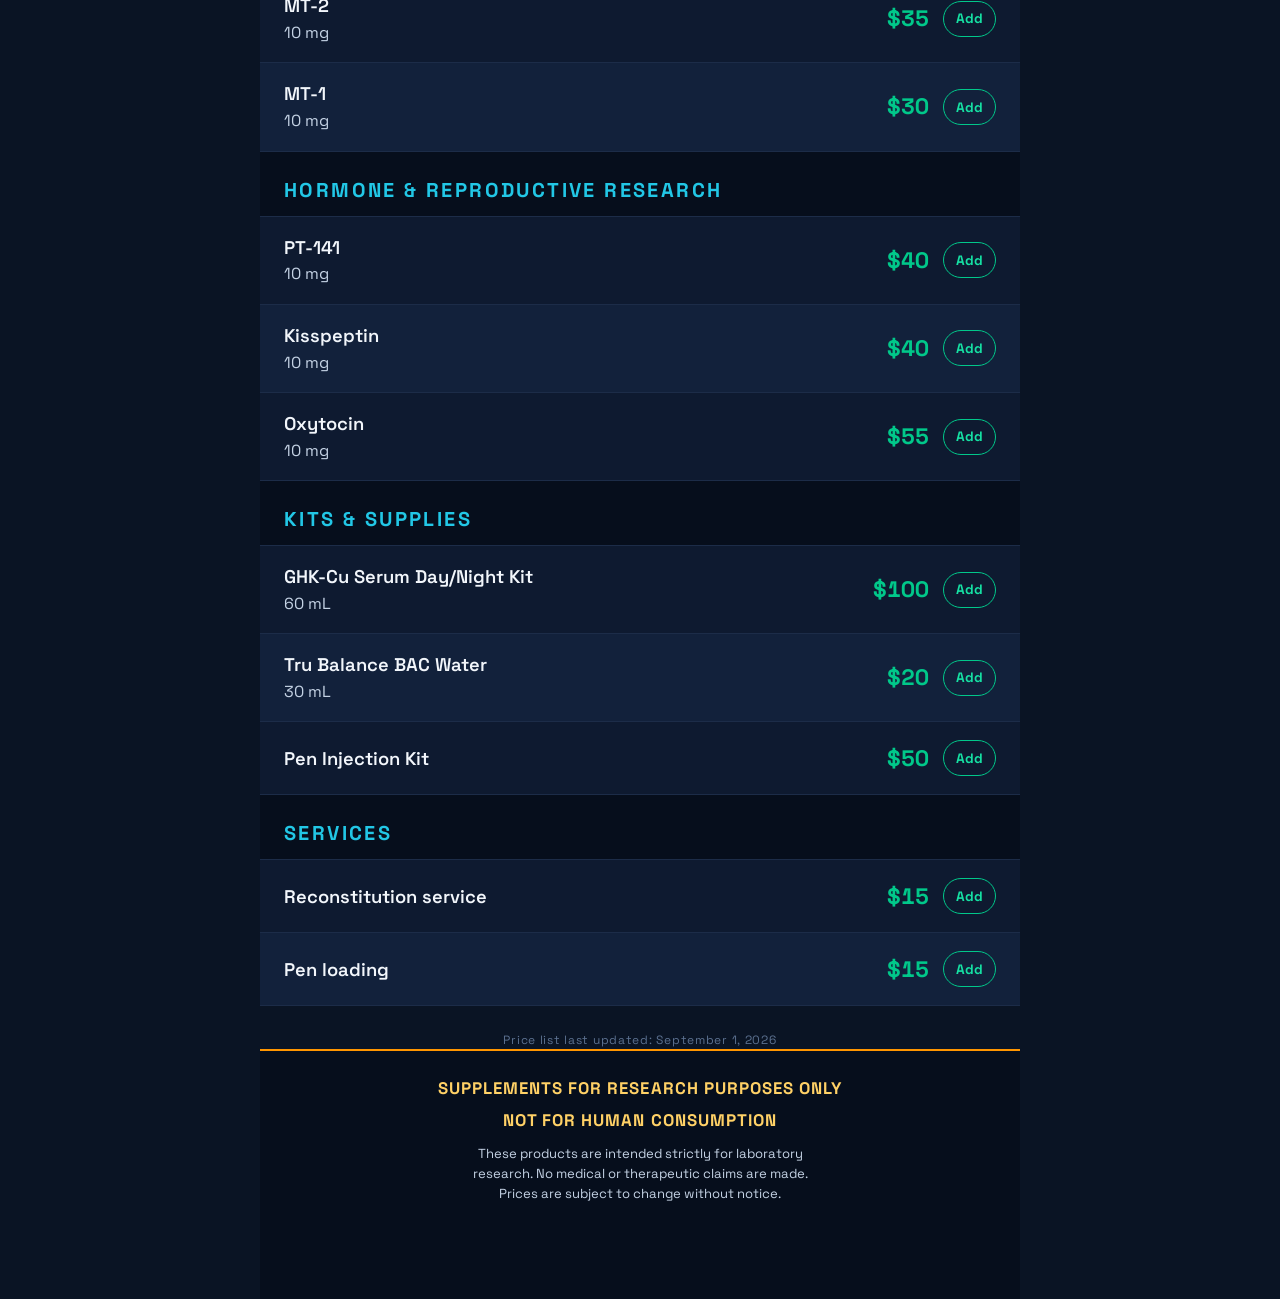
==== commit fd69d128: "TEST copy: Pick up in person, owner price change + remove delivery charge on Confirm; order.js now p" ====
--- a/test/index.html
+++ b/test/index.html
@@ -21,7 +21,7 @@
   <link rel="preconnect" href="https://fonts.gstatic.com" crossorigin />
   <link href="https://fonts.googleapis.com/css2?family=Space+Grotesk:wght@400;500;600;700&display=swap" rel="stylesheet" />
   <link rel="stylesheet" href="styles.css" />
-  <link rel="stylesheet" href="order.css?v=77" />
+  <link rel="stylesheet" href="order.css?v=78" />
 </head>
 <body>
   <a class="skip-link" href="#pricelist">Skip to price list</a>
@@ -150,7 +150,7 @@
             <li class="price-row"><div class="item"><span class="name">Epithalon</span><span class="strength">50 mg</span></div><span class="price">$90</span></li>
             <li class="price-row"><div class="item"><span class="name">NAD+</span><span class="strength">500 mg</span></div><span class="price">$40</span></li>
             <li class="price-row"><div class="item"><span class="name">NAD+</span><span class="strength">1000 mg</span></div><span class="price">$80</span></li>
-            <li class="price-row"><div class="item"><span class="name">FOXO4</span><span class="strength">10 mg</span></div><span class="price">$70</span></li>
+            <!-- HIDDEN 10 Oct 2026 (owner: not confident yet). To bring back: FOXO4 · 10 mg · $70 -->
             <li class="price-row"><div class="item"><span class="name">Glutathione</span><span class="strength">1500 mg</span></div><span class="price">$70</span></li>
             <li class="price-row"><div class="item"><span class="name">Cartalax</span><span class="strength">20 mg</span></div><span class="price">$65</span></li>
           </ul>
@@ -225,6 +225,6 @@
   <button id="backToTop" class="back-to-top" type="button" aria-label="Back to top">↑ Top</button>
 
   <script src="script.v2.js" defer></script>
-  <script src="order.js?v=77" defer></script>
+  <script src="order.js?v=78" defer></script>
 </body>
 </html>
--- a/test/order.css
+++ b/test/order.css
@@ -198,3 +198,9 @@
 .order-fee-row .free { color:var(--teal) !important; }
 .order-totals .order-total-row { margin-top:6px; }
 .fuel-note { border-left:3px solid var(--orange); padding-left:8px; }
+
+/* Delivery address: separate street / unit / city / province / postal fields */
+.order-addr { border: 0; margin: 0; padding: 0; display: grid; gap: 12px; min-width: 0; }
+.order-addr legend { padding: 0; margin-bottom: 4px; font-size: .95rem; font-weight: 700; color: var(--text); }
+.order-addr-row { display: grid; grid-template-columns: 1.4fr 1fr; gap: 10px; }
+.order-addr[hidden] { display: none; }
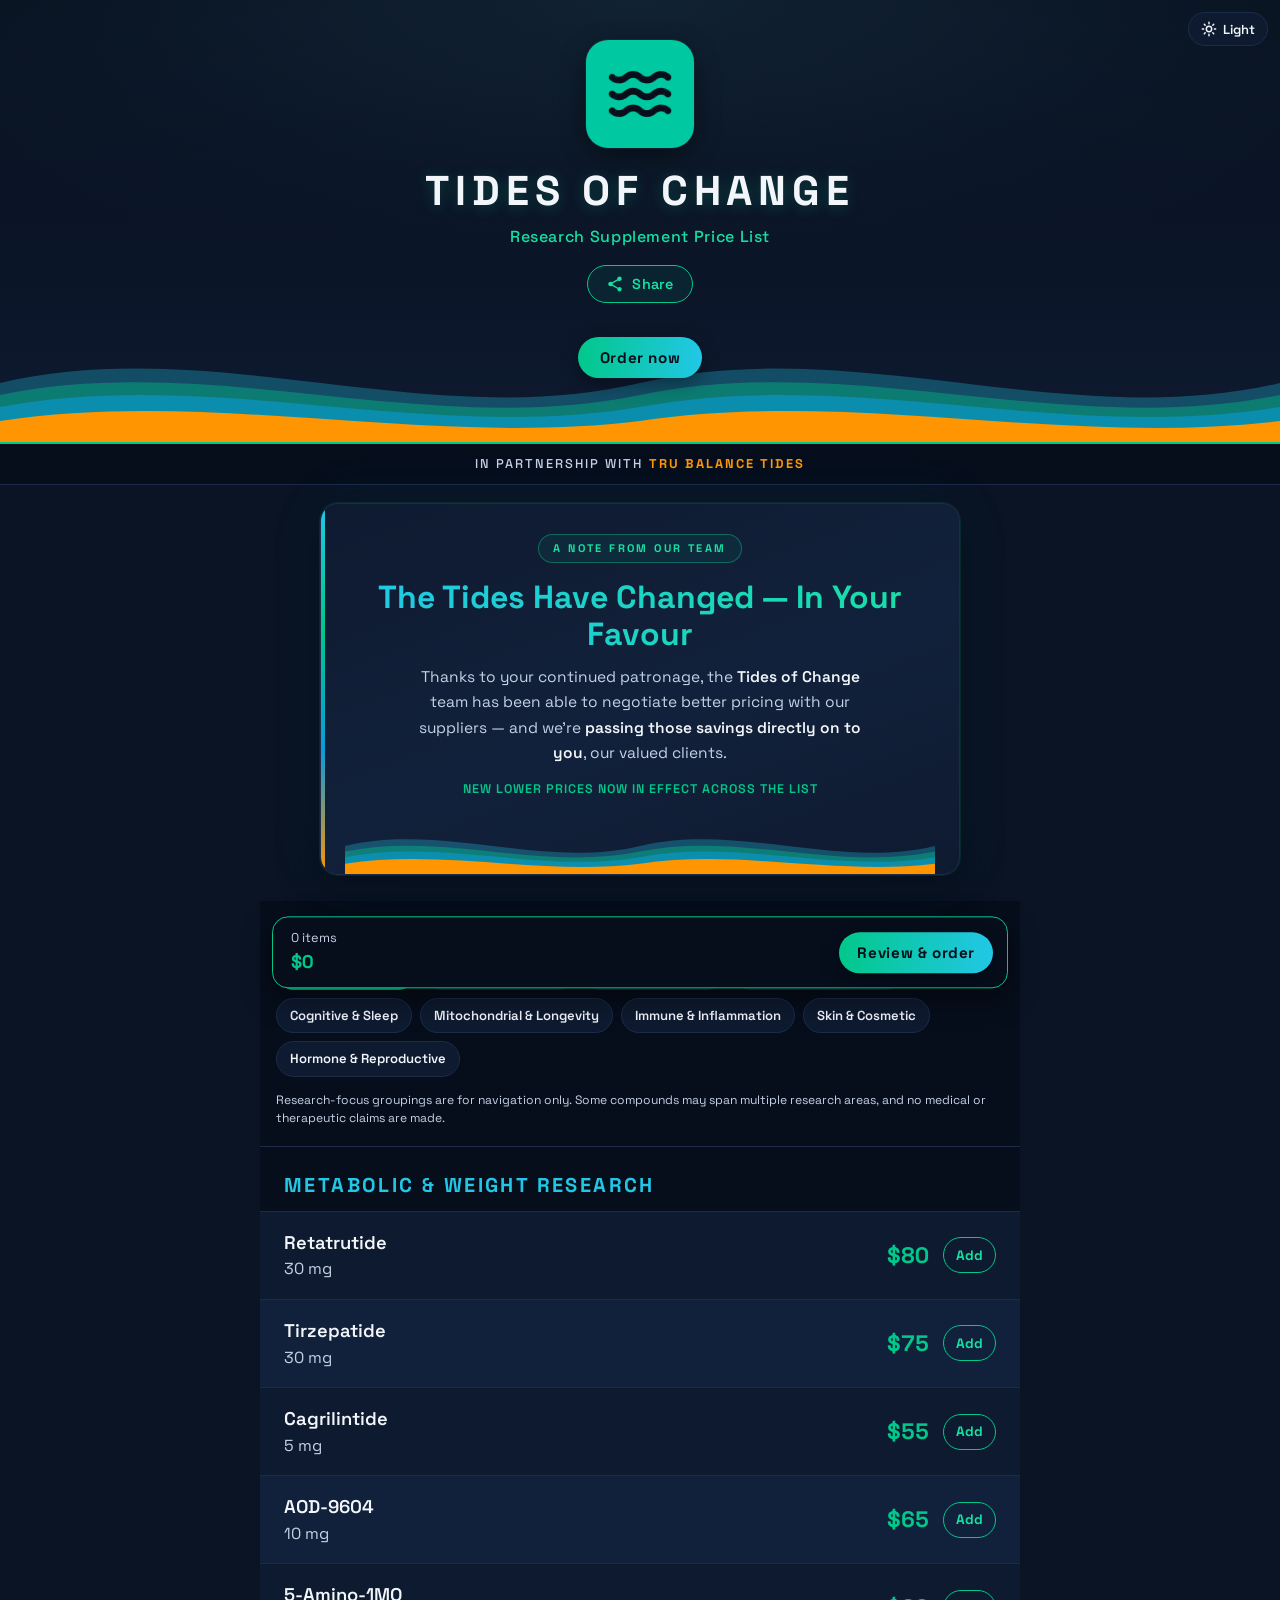
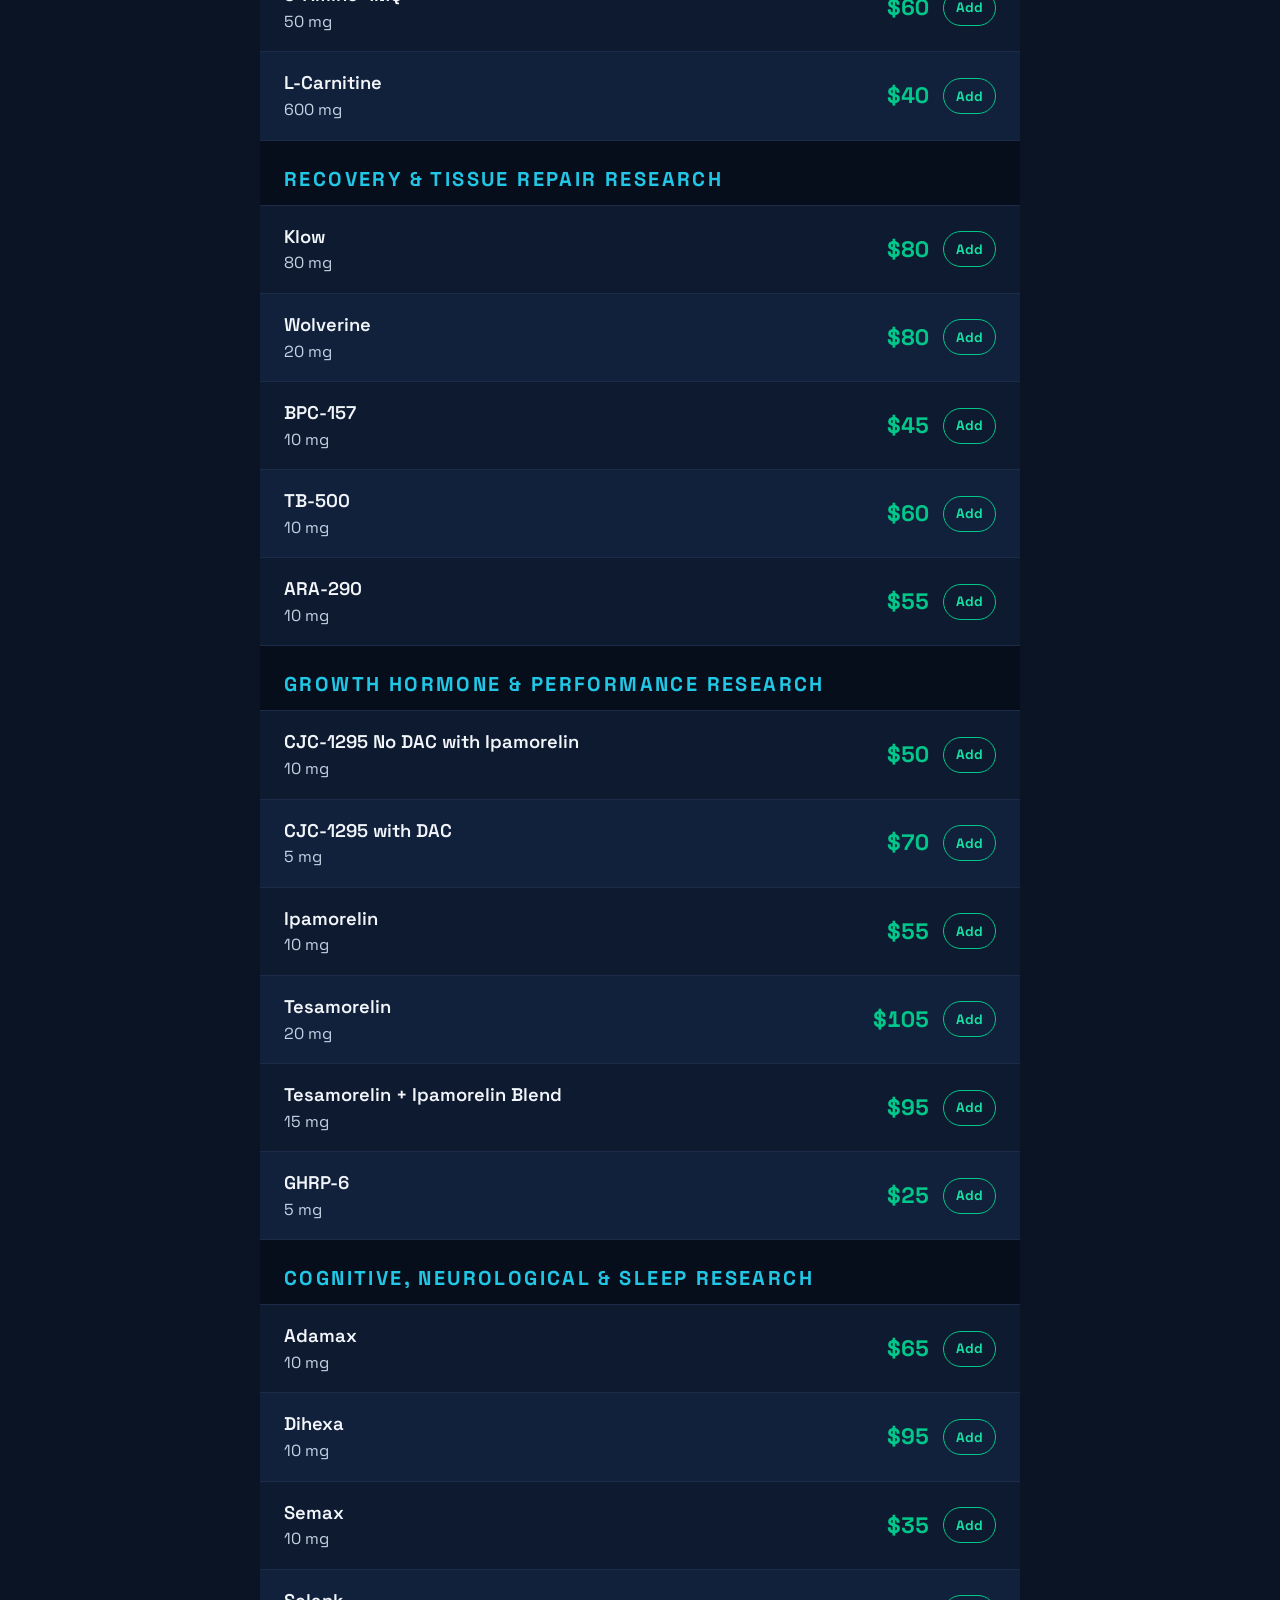
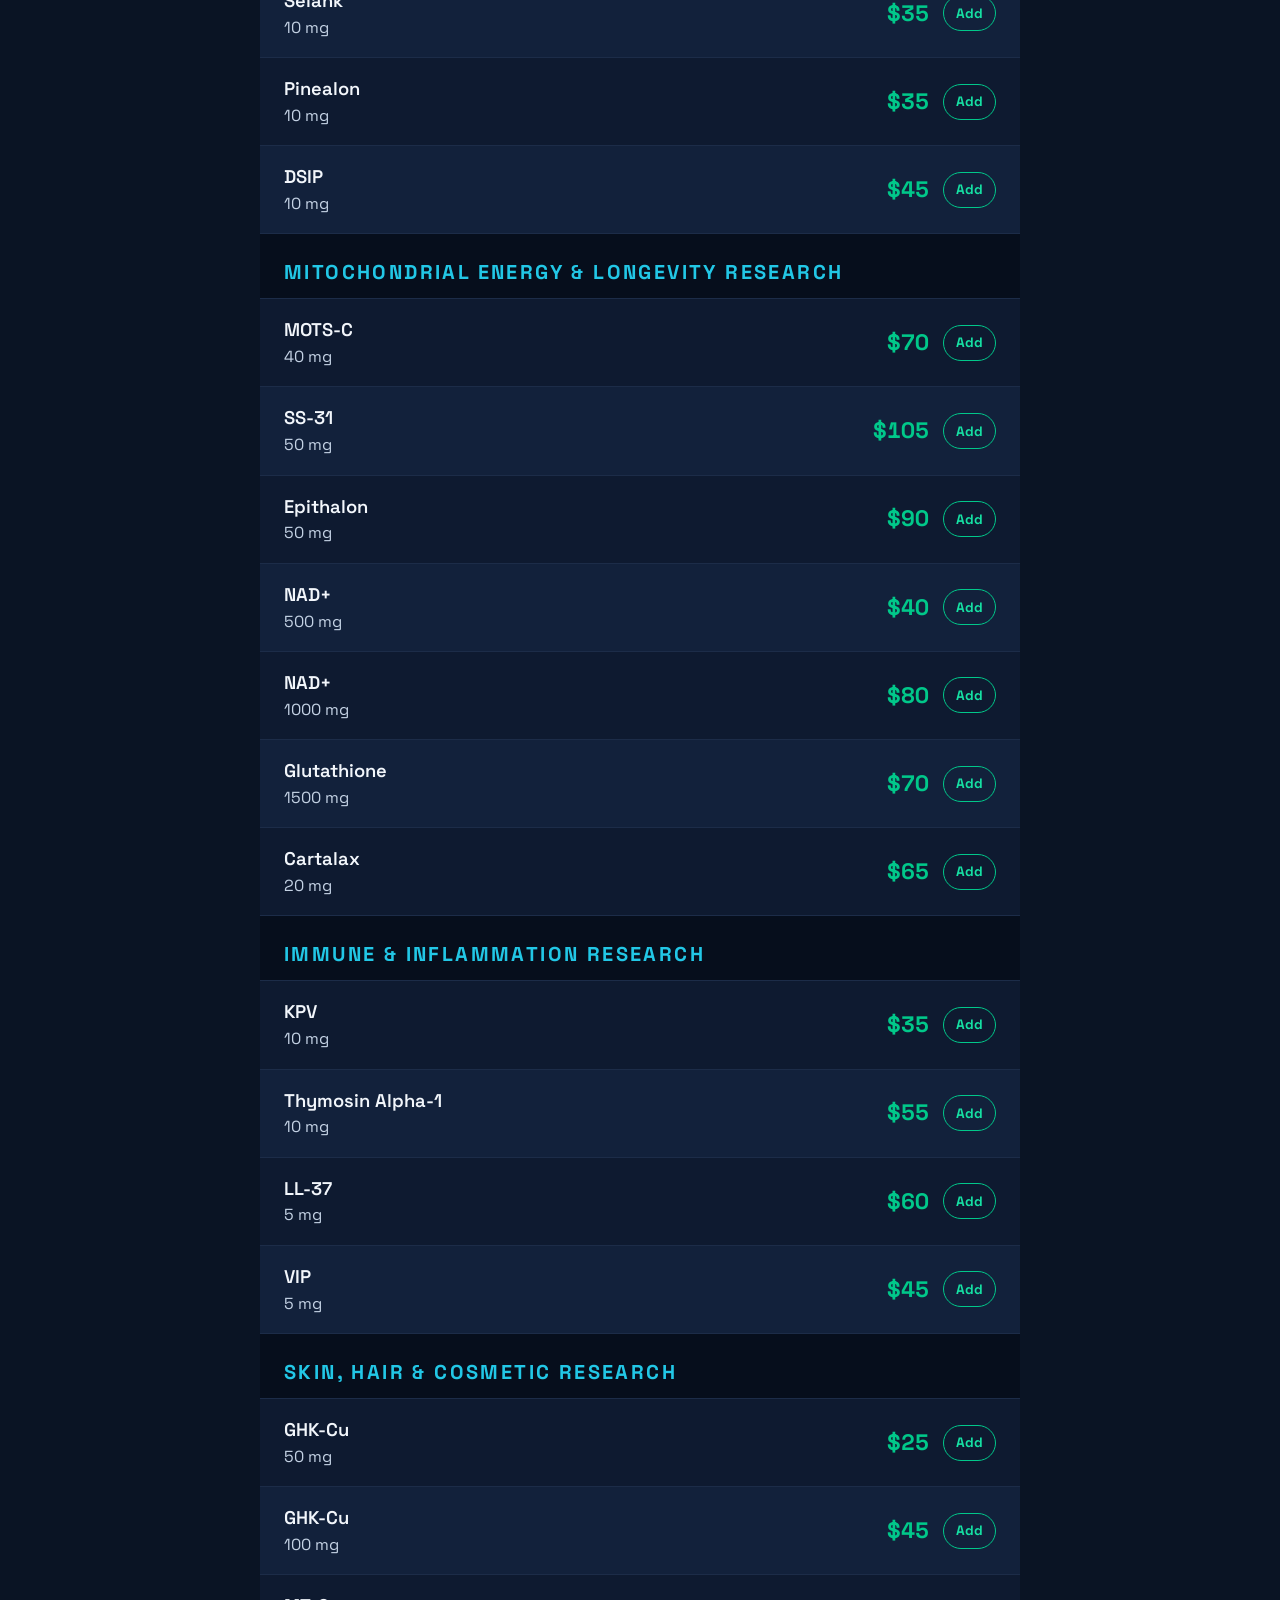
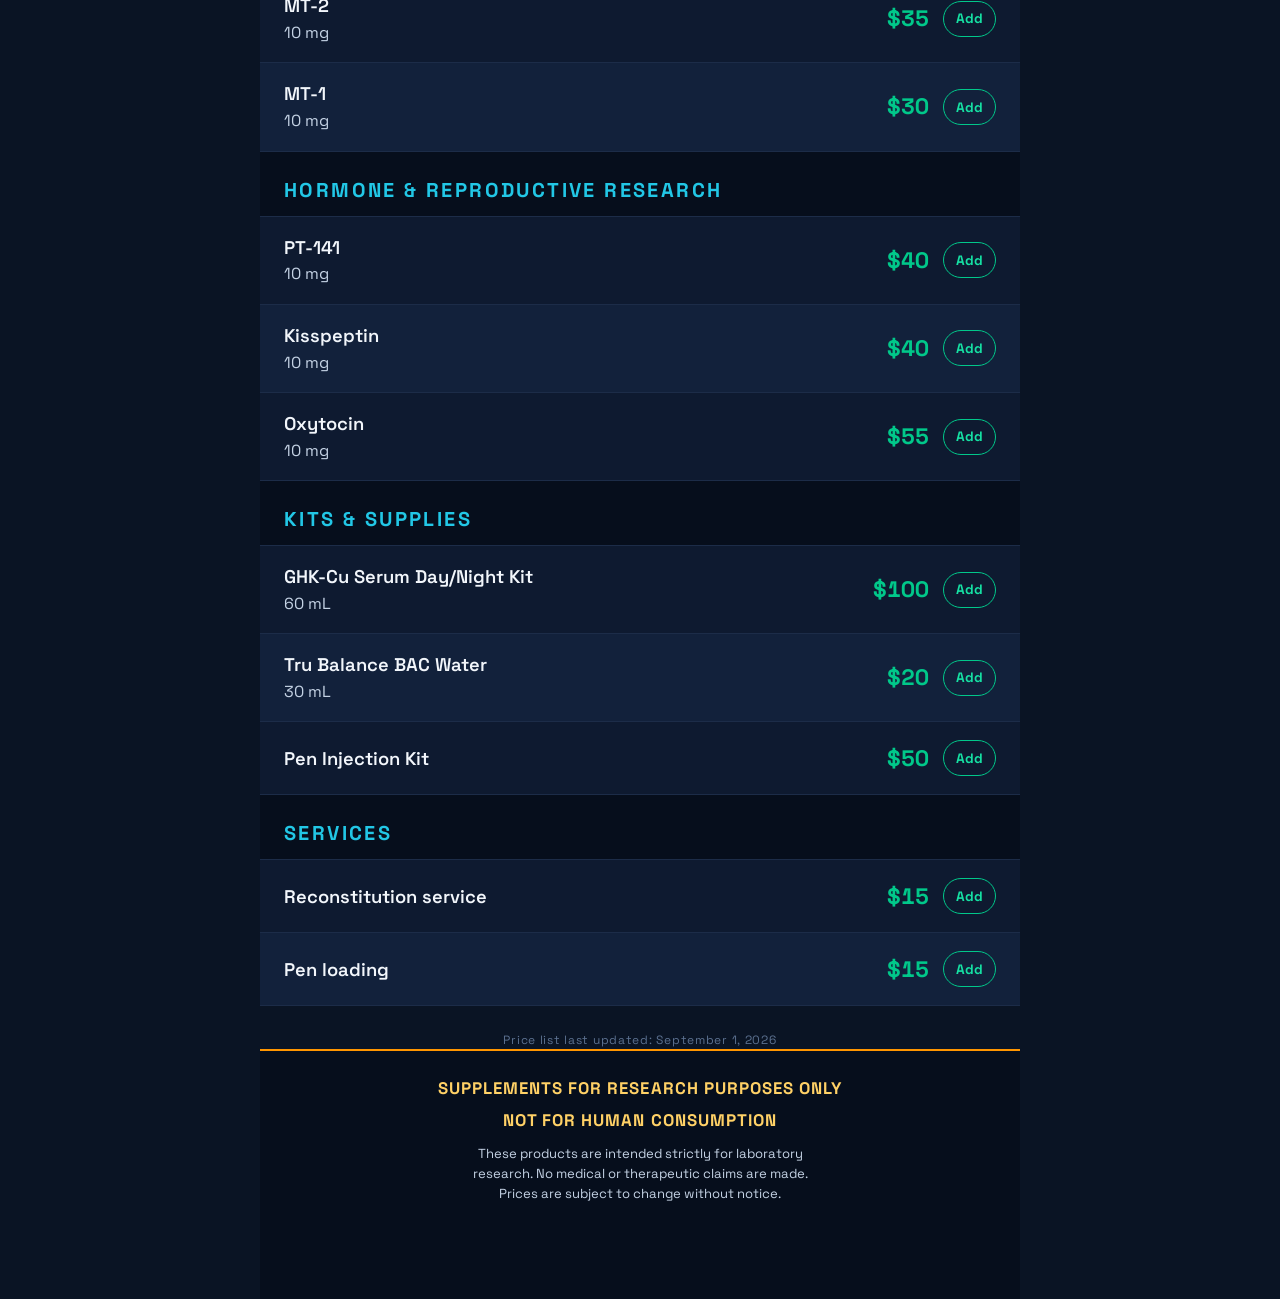
==== commit 7cd5239e: "TEST copy: Dark/Light button (opens Dark; remembers choice). Roadmap 18b" ====
--- a/test/index.html
+++ b/test/index.html
@@ -22,12 +22,15 @@
   <link href="https://fonts.googleapis.com/css2?family=Space+Grotesk:wght@400;500;600;700&display=swap" rel="stylesheet" />
   <link rel="stylesheet" href="styles.css" />
   <link rel="stylesheet" href="order.css?v=78" />
+  <link rel="stylesheet" href="theme.css?v=1" />
+  <script src="theme.js?v=1"></script>
 </head>
 <body>
   <a class="skip-link" href="#pricelist">Skip to price list</a>
 
   <!-- ================= HEADER ================= -->
   <header class="site-header" role="banner">
+    <button type="button" id="themeBtn" class="theme-pill" data-testid="theme-button" aria-label="Switch to light mode"></button>
     <div class="waves" aria-hidden="true">
       <svg class="wave wave-cyan"   viewBox="0 0 1440 120" preserveAspectRatio="none"><path d="M0,60 C240,10 480,110 720,60 C960,10 1200,110 1440,60 L1440,120 L0,120 Z"/></svg>
       <svg class="wave wave-teal"   viewBox="0 0 1440 120" preserveAspectRatio="none"><path d="M0,72 C240,28 480,116 720,72 C960,28 1200,116 1440,72 L1440,120 L0,120 Z"/></svg>
--- a/test/theme.css
+++ b/test/theme.css
@@ -0,0 +1,22 @@
+/* Dark/Light switch for the price list (TEST, 31 Oct 2026). Dark = unchanged locked look; opens Dark. */
+.theme-pill{position:absolute;top:calc(env(safe-area-inset-top,0px) + 12px);right:12px;z-index:5;display:inline-flex;align-items:center;gap:6px;height:34px;padding:0 12px;border-radius:999px;border:1px solid var(--navy-line);background:var(--navy-800);color:var(--text);font:600 13px 'Space Grotesk',system-ui,sans-serif;cursor:pointer}
+.theme-pill::before{content:"";position:absolute;inset:-6px -4px}
+.theme-pill svg{width:16px;height:16px}
+html.light{
+  --navy-900:#ffffff; --navy-850:#f5f7fa; --navy-800:#ffffff; --navy-750:#f1f4f8; --navy-line:#d6dce6;
+  --teal:#00735C; --teal-2:#0B7354; --cyan:#0F6E80; --blue:#006C95; --orange:#B45309;
+  --text:#0f172a; --text-2:#3d4a60; --warn:#8E5900;
+}
+html.light .site-header{background:linear-gradient(180deg,#e9f6f4 0%,#ffffff 100%);border-bottom-color:#01c88a}
+html.light .brand-title{text-shadow:none}
+html.light .app-icon{box-shadow:0 6px 18px rgba(10,20,36,.18)}
+html.light .wave-cyan path{fill:rgba(34,199,230,.35)}
+html.light .wave-teal path{fill:rgba(1,200,138,.40)}
+html.light .wave-blue path{fill:rgba(11,155,220,.55)}
+html.light .wave-orange path{fill:#ff9500}
+html.light .announce-waves .w4{fill:#ff9500}
+/* buttons that sit on teal keep bright teal with dark letters */
+html.light .share-btn:hover, html.light .goal-chip-all, html.light .goal-chip-all[aria-pressed="true"], html.light .back-to-top, html.light .price-row .add-btn.in-cart, html.light .skip-link{color:#ffffff}
+html.light .order-cta, html.light [class*="order-btn"]{color:#ffffff}
+html.light .updated-stamp{color:#5a6a82}
+html.light body{background:var(--navy-850)}
